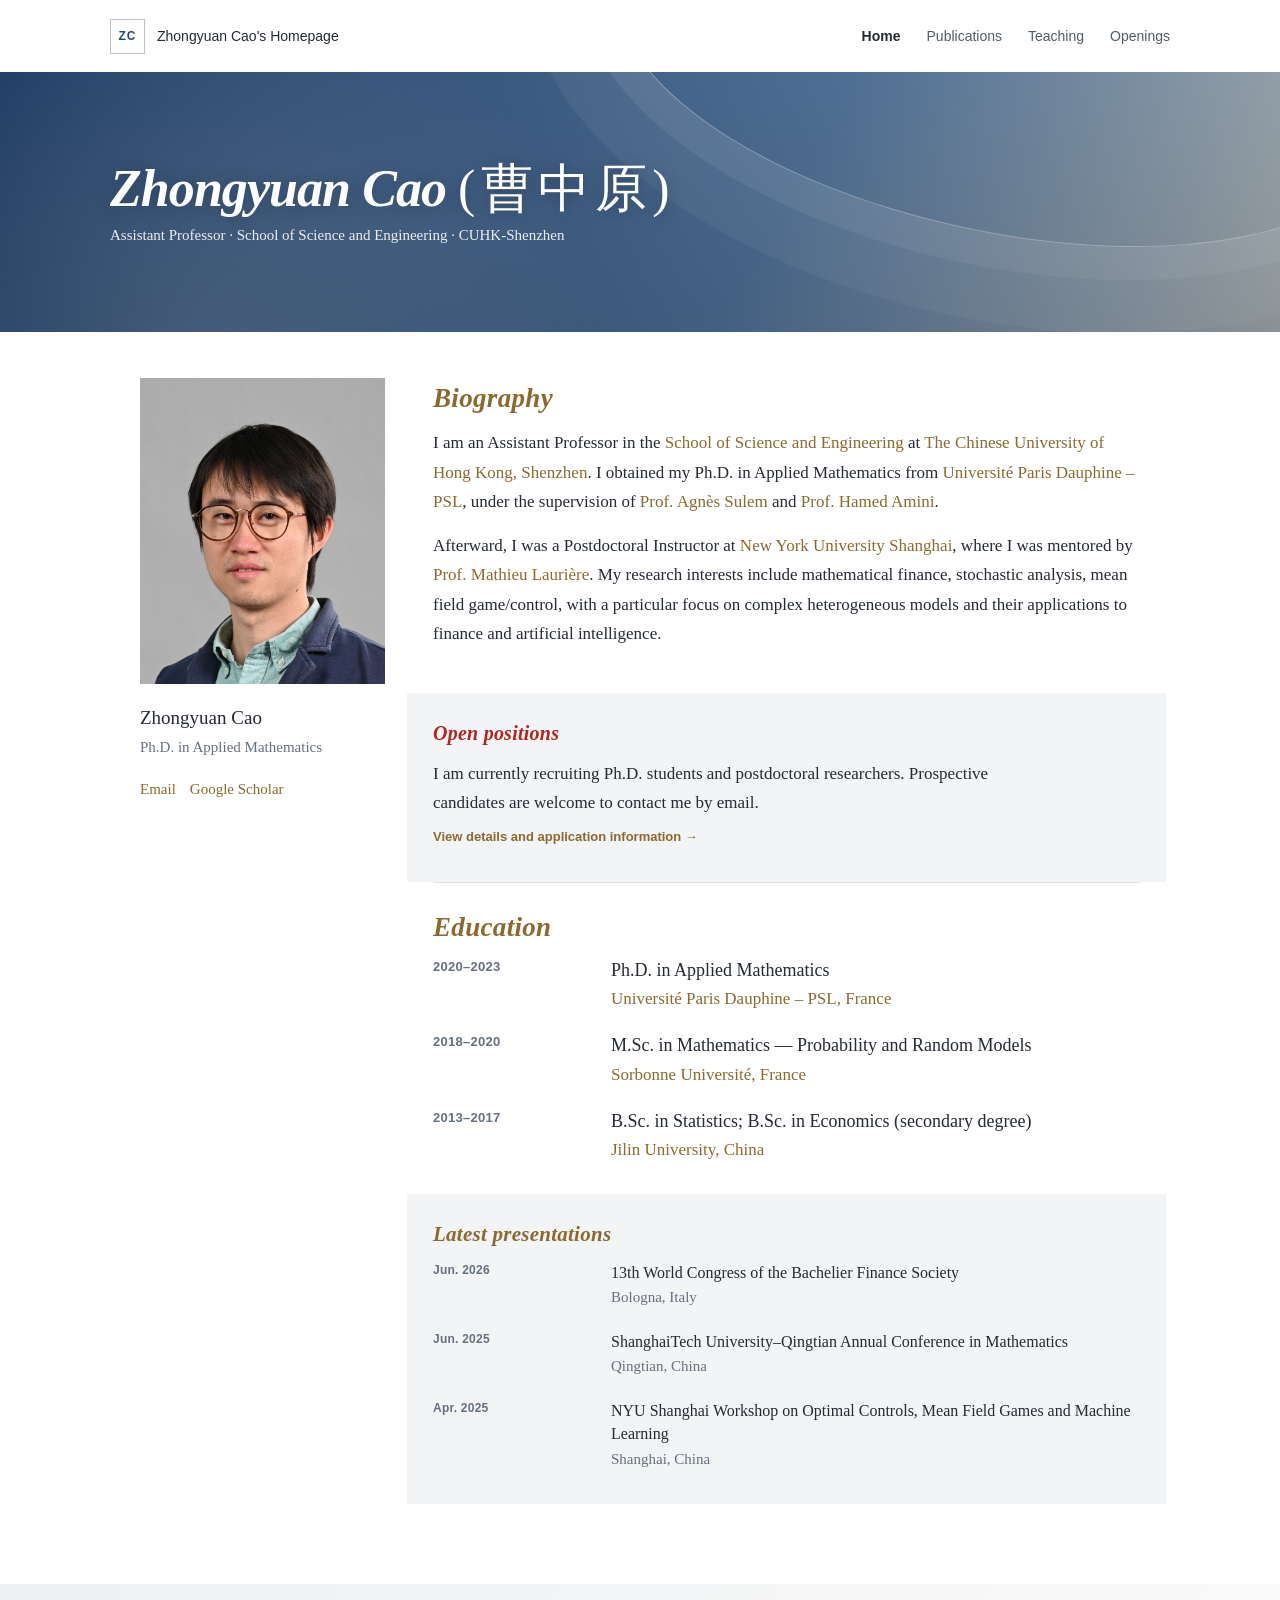
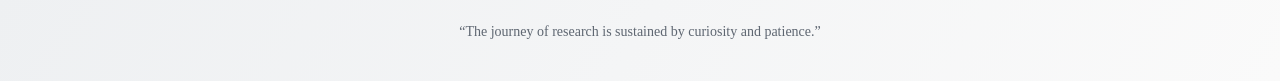
==== index.html @ 2f395664 "Expand postdoctoral benefits details" ====
<!DOCTYPE html><html lang="en"><head><meta charSet="utf-8"/><meta name="viewport" content="width=device-width, initial-scale=1"/><link rel="preload" href="/profile-000.jpg" as="image"/><link rel="stylesheet" href="/_next/static/css/index.DHCbVJ8o.css" data-rsc-css-href="/_next/static/css/index.DHCbVJ8o.css" data-precedence="vite-rsc/importer-resources"/><link rel="modulepreload" fetchPriority="low" href="/_next/static/chunks/index-zCf4Aefl.js"/><script src="/_next/static/chunks/rolldown-runtime-C60lm6uB.js" type="module" async=""></script><script src="/_next/static/chunks/framework-D_rUT4EX.js" type="module" async=""></script><link rel="modulepreload" href="/_next/static/chunks/layout-segment-context-B6bCLCbw.js" crossorigin=""/><title>Zhongyuan Cao · Applied Mathematics</title><meta name="description" content="Academic homepage of Zhongyuan Cao, Assistant Professor at CUHK-Shenzhen."/><meta property="og:title" content="Zhongyuan Cao · Applied Mathematics"/><meta property="og:description" content="Mean field games, systemic risk, financial networks, and mathematical control."/><meta property="og:url" content="https://zhyuancao.github.io"/><meta property="og:site_name" content="Zhongyuan Cao&#x27;s Homepage"/><meta property="og:type" content="website"/><meta property="og:image" content="https://zhyuancao.github.io/og.png"/><meta property="og:image:width" content="1536"/><meta property="og:image:height" content="1024"/><meta property="og:image:alt" content="Zhongyuan Cao academic homepage"/><meta name="twitter:card" content="summary_large_image"/><meta name="twitter:title" content="Zhongyuan Cao · Applied Mathematics"/><meta name="twitter:description" content="Mean field games, systemic risk, financial networks, and mathematical control."/><meta name="twitter:image" content="https://zhyuancao.github.io/og.png"/><script>Object.assign(((self[Symbol.for("vinext.navigationRuntime")]??={bootstrap:{routeManifest:null},functions:{}}).bootstrap.rsc??={rsc:[]}),{params:{},nav:{"pathname":"/","searchParams":[]}})</script><link rel="modulepreload" href="/_next/static/chunks/index-zCf4Aefl.js" />
</head><body><main><header class="site-header"><a class="brand" href="/" aria-label="Zhongyuan Cao homepage"><span class="brand-mark">ZC</span><span>Zhongyuan Cao&#x27;s Homepage</span></a><nav aria-label="Primary navigation"><a href="/">Home</a><a href="/publications/">Publications</a><a href="/teaching/">Teaching</a><a href="/openings/">Openings</a></nav></header><section class="hero" id="home"><div class="hero-lines" aria-hidden="true"></div><div class="hero-inner"><h1>Zhongyuan Cao <span class="chinese-name">(曹中原)</span></h1><p>Assistant Professor · School of Science and Engineering · CUHK-Shenzhen</p></div></section><div class="page-shell"><aside class="profile-card" aria-label="Contact information"><img src="/profile-000.jpg" alt="Portrait of Zhongyuan Cao"/><h2>Zhongyuan Cao</h2><p>Ph.D. in Applied Mathematics</p><div class="profile-links"><a href="mailto:caozhongyuan@cuhk.edu.cn">Email</a><a href="https://scholar.google.com/citations?user=N2GdiJMAAAAJ&amp;hl=en" target="_blank" rel="noreferrer">Google Scholar</a></div></aside><div class="content-column"><section class="content-section intro"><h2>Biography</h2><p>I am an Assistant Professor in the<!-- --> <a href="https://sse.cuhk.edu.cn/en" target="_blank" rel="noreferrer">School of Science and Engineering</a> <!-- -->at<!-- --> <a href="https://www.cuhk.edu.cn/en" target="_blank" rel="noreferrer">The Chinese University of Hong Kong, Shenzhen</a>. I obtained my Ph.D. in Applied Mathematics from<!-- --> <a href="https://dauphine.psl.eu/en/" target="_blank" rel="noreferrer">Université Paris Dauphine – PSL</a>, under the supervision of<!-- --> <a href="https://www.rocq.inria.fr/mathfi/Sulem.html" target="_blank" rel="noreferrer">Prof. Agnès Sulem</a> <!-- -->and<!-- --> <a href="https://faculty.eng.ufl.edu/amini/" target="_blank" rel="noreferrer">Prof. Hamed Amini</a>.</p><p>Afterward, I was a Postdoctoral Instructor at<!-- --> <a href="https://shanghai.nyu.edu/" target="_blank" rel="noreferrer">New York University Shanghai</a>, where I was mentored by<!-- --> <a href="https://shanghai.nyu.edu/academics/faculty/directory/mathieu-lauriere" target="_blank" rel="noreferrer">Prof. Mathieu Laurière</a>.<!-- --> <!-- -->My research interests include mathematical finance, stochastic analysis, mean field game/control, with a particular focus on complex heterogeneous models and their applications to finance and artificial intelligence.</p></section><section class="content-section soft-section recruitment"><h2>Open positions</h2><p>I am currently recruiting Ph.D. students and postdoctoral researchers. Prospective candidates are welcome to contact me by email.</p><a class="opening-link" href="/openings/">View details and application information →</a></section><section class="content-section" id="education"><h2>Education</h2><div class="timeline"><article><time>2020–2023</time><div><h3>Ph.D. in Applied Mathematics</h3><p><a href="https://dauphine.psl.eu/en/" target="_blank" rel="noreferrer">Université Paris Dauphine – PSL, France</a></p></div></article><article><time>2018–2020</time><div><h3>M.Sc. in Mathematics — Probability and Random Models</h3><p><a href="https://www.sorbonne-universite.fr/en" target="_blank" rel="noreferrer">Sorbonne Université, France</a></p></div></article><article><time>2013–2017</time><div><h3>B.Sc. in Statistics; B.Sc. in Economics (secondary degree)</h3><p><a href="https://global.jlu.edu.cn/" target="_blank" rel="noreferrer">Jilin University, China</a></p></div></article></div></section><section class="content-section soft-section" id="talks"><h2>Latest presentations</h2><div class="talk-list"><article><time>Jun. 2026</time><div><h3>13th World Congress of the Bachelier Finance Society</h3><p>Bologna, Italy</p></div></article><article><time>Jun. 2025</time><div><h3>ShanghaiTech University–Qingtian Annual Conference in Mathematics</h3><p>Qingtian, China</p></div></article><article><time>Apr. 2025</time><div><h3>NYU Shanghai Workshop on Optimal Controls, Mean Field Games and Machine Learning</h3><p>Shanghai, China</p></div></article></div></section></div></div><footer><p>“The journey of research is sustained by curiosity and patience.”</p></footer></main><script type="module" src="/_next/static/chunks/index-zCf4Aefl.js" id="_R_" async=""></script><script>((self[Symbol.for("vinext.navigationRuntime")]??={bootstrap:{routeManifest:null},functions:{}}).bootstrap.rsc??={rsc:[]}).rsc.push("0:{\"page:/\":\"$L1\",\"layout:/\":\"$L2\",\"route:/\":\"$L3\",\"__route\":\"route:/\",\"__interceptionContext\":null,\"__layoutIds\":[\"layout:/\"],\"__rootLayout\":\"/\",\"__bfcacheSegmentIdentities\":{\"layout:/\":\"[\\\"layout\\\",\\\"layout:/\\\",\\\"root-boundary:/\\\",\\\"\\\"]\",\"page:/\":\"[\\\"page\\\",\\\"page:/\\\",\\\"root-boundary:/\\\",\\\"\\\"]\"},\"__srcPage\":[\"page\"],\"__layoutFlags\":{\"layout:/\":\"s\"},\"__artifactCompatibility\":{\"schemaVersion\":1,\"graphVersion\":\"app-route-graph:1177fd80f83fa7b0\",\"deploymentVersion\":\"e83eb87f-4a5e-4c66-9b7f-864296c9f485\",\"appElementsSchemaVersion\":1,\"rscPayloadSchemaVersion\":1,\"rootBoundaryId\":\"/\",\"renderEpoch\":null}}\n")</script><script>((self[Symbol.for("vinext.navigationRuntime")]??={bootstrap:{routeManifest:null},functions:{}}).bootstrap.rsc??={rsc:[]}).rsc.push("4:I[\"106fba514549\",[],\"Children\",1]\n")</script><script>((self[Symbol.for("vinext.navigationRuntime")]??={bootstrap:{routeManifest:null},functions:{}}).bootstrap.rsc??={rsc:[]}).rsc.push("5:I[\"a7a01cbf69cb\",[],\"GlobalErrorBoundary\",1]\n")</script><script>((self[Symbol.for("vinext.navigationRuntime")]??={bootstrap:{routeManifest:null},functions:{}}).bootstrap.rsc??={rsc:[]}).rsc.push("6:I[\"4233bc79d7ec\",[],\"default\",1]\n")</script><script>((self[Symbol.for("vinext.navigationRuntime")]??={bootstrap:{routeManifest:null},functions:{}}).bootstrap.rsc??={rsc:[]}).rsc.push("7:I[\"a7a01cbf69cb\",[],\"ErrorBoundary\",1]\n")</script><script>((self[Symbol.for("vinext.navigationRuntime")]??={bootstrap:{routeManifest:null},functions:{}}).bootstrap.rsc??={rsc:[]}).rsc.push("8:I[\"f3c308c97452\",[],\"LayoutSegmentProvider\",1]\n")</script><script>((self[Symbol.for("vinext.navigationRuntime")]??={bootstrap:{routeManifest:null},functions:{}}).bootstrap.rsc??={rsc:[]}).rsc.push("9:I[\"106fba514549\",[],\"Slot\",1]\n")</script><script>((self[Symbol.for("vinext.navigationRuntime")]??={bootstrap:{routeManifest:null},functions:{}}).bootstrap.rsc??={rsc:[]}).rsc.push("a:I[\"a7a01cbf69cb\",[],\"NotFoundBoundary\",1]\n")</script><script>((self[Symbol.for("vinext.navigationRuntime")]??={bootstrap:{routeManifest:null},functions:{}}).bootstrap.rsc??={rsc:[]}).rsc.push("b:I[\"c96de50483e6\",[],\"AppRouterScrollTarget\",1]\n")</script><script>((self[Symbol.for("vinext.navigationRuntime")]??={bootstrap:{routeManifest:null},functions:{}}).bootstrap.rsc??={rsc:[]}).rsc.push("c:I[\"a7a01cbf69cb\",[],\"RedirectBoundary\",1]\n")</script><script>((self[Symbol.for("vinext.navigationRuntime")]??={bootstrap:{routeManifest:null},functions:{}}).bootstrap.rsc??={rsc:[]}).rsc.push(":HL[\"/_next/static/css/index.DHCbVJ8o.css\",\"style\"     ]\n")</script><script>((self[Symbol.for("vinext.navigationRuntime")]??={bootstrap:{routeManifest:null},functions:{}}).bootstrap.rsc??={rsc:[]}).rsc.push("2:[[[\"$\",\"link\",\"css:/_next/static/css/index.DHCbVJ8o.css\",{\"rel\":\"stylesheet\",\"precedence\":\"vite-rsc/importer-resources\",\"href\":\"/_next/static/css/index.DHCbVJ8o.css\",\"data-rsc-css-href\":\"/_next/static/css/index.DHCbVJ8o.css\"}],\"$undefined\"],[\"$\",\"html\",null,{\"lang\":\"en\",\"children\":[\"$\",\"body\",null,{\"children\":[\"$\",\"$L4\",null,{}]}]}]]\n")</script><script>((self[Symbol.for("vinext.navigationRuntime")]??={bootstrap:{routeManifest:null},functions:{}}).bootstrap.rsc??={rsc:[]}).rsc.push("3:[[[\"$\",\"meta\",null,{\"charSet\":\"utf-8\"}],[[\"$\",\"title\",\"0\",{\"children\":\"Zhongyuan Cao · Applied Mathematics\"}],[\"$\",\"meta\",\"1\",{\"name\":\"description\",\"content\":\"Academic homepage of Zhongyuan Cao, Assistant Professor at CUHK-Shenzhen.\"}],[\"$\",\"meta\",\"2\",{\"property\":\"og:title\",\"content\":\"Zhongyuan Cao · Applied Mathematics\"}],[\"$\",\"meta\",\"3\",{\"property\":\"og:description\",\"content\":\"Mean field games, systemic risk, financial networks, and mathematical control.\"}],[\"$\",\"meta\",\"4\",{\"property\":\"og:url\",\"content\":\"https://zhyuancao.github.io\"}],[\"$\",\"meta\",\"5\",{\"property\":\"og:site_name\",\"content\":\"Zhongyuan Cao's Homepage\"}],[\"$\",\"meta\",\"6\",{\"property\":\"og:type\",\"content\":\"website\"}],[\"$\",\"meta\",\"7\",{\"property\":\"og:image\",\"content\":\"https://zhyuancao.github.io/og.png\"}],[\"$\",\"meta\",\"8\",{\"property\":\"og:image:width\",\"content\":\"1536\"}],[\"$\",\"meta\",\"9\",{\"property\":\"og:image:height\",\"content\":\"1024\"}],[\"$\",\"meta\",\"10\",{\"property\":\"og:image:alt\",\"content\":\"Zhongyuan Cao academic homepage\"}],[\"$\",\"meta\",\"11\",{\"name\":\"twitter:card\",\"content\":\"summary_large_image\"}],[\"$\",\"meta\",\"12\",{\"name\":\"twitter:title\",\"content\":\"Zhongyuan Cao · Applied Mathematics\"}],[\"$\",\"meta\",\"13\",{\"name\":\"twitter:description\",\"content\":\"Mean field games, systemic risk, financial networks, and mathematical control.\"}],[\"$\",\"meta\",\"14\",{\"name\":\"twitter:image\",\"content\":\"https://zhyuancao.github.io/og.png\"}]],[[\"$\",\"meta\",\"0\",{\"name\":\"viewport\",\"content\":\"width=device-width, initial-scale=1\"}]]],[\"$\",\"$L5\",null,{\"fallback\":\"$6\",\"children\":[\"$\",\"$L7\",null,{\"fallback\":\"$6\",\"children\":[\"$\",\"$L8\",null,{\"providerId\":\"layout:/\",\"segmentMap\":{\"children\":[]},\"children\":[\"$\",\"$L9\",null,{\"id\":\"layout:/\",\"parallelSlots\":\"$undefined\",\"children\":[\"$\",\"$La\",null,{\"resetKey\":\"\",\"fallback\":[[\"$\",\"title\",null,{\"children\":\"404: This page could not be found.\"}],[\"$\",\"div\",null,{\"style\":{\"fontFamily\":\"system-ui,\\\"Segoe UI\\\",Roboto,Helvetica,Arial,sans-serif,\\\"Apple Color Emoji\\\",\\\"Segoe UI Emoji\\\"\",\"height\":\"100vh\",\"textAlign\":\"center\",\"display\":\"flex\",\"flexDirection\":\"column\",\"alignItems\":\"center\",\"justifyContent\":\"center\"},\"children\":[\"$\",\"div\",null,{\"children\":[[\"$\",\"style\",null,{\"dangerouslySetInnerHTML\":{\"__html\":\"body{color:#000;background:#fff;margin:0}.next-error-h1{border-right:1px solid rgba(0,0,0,.3)}@media (prefers-color-scheme:dark){body{color:#fff;background:#000}.next-error-h1{border-right:1px solid rgba(255,255,255,.3)}}\"}}],[\"$\",\"h1\",null,{\"className\":\"next-error-h1\",\"style\":{\"display\":\"inline-block\",\"margin\":\"0 20px 0 0\",\"padding\":\"0 23px 0 0\",\"fontSize\":24,\"fontWeight\":500,\"verticalAlign\":\"top\",\"lineHeight\":\"49px\"},\"children\":404}],[\"$\",\"div\",null,{\"style\":{\"display\":\"inline-block\"},\"children\":[\"$\",\"h2\",null,{\"style\":{\"fontSize\":14,\"fontWeight\":400,\"lineHeight\":\"49px\",\"margin\":0},\"children\":\"This page could not be found.\"}]}]]}]}]],\"children\":[\"$\",\"$Lb\",null,{\"children\":[\"$\",\"$Lc\",null,{\"children\":[[\"$\",\"$L8\",null,{\"providerId\":\"page:/\",\"segmentMap\":{\"children\":[\"__PAGE__\"]},\"children\":[\"$\",\"$L9\",null,{\"id\":\"page:/\"}]}],null]}]}]}]}]}]}]}],null,null]\n")</script><script>((self[Symbol.for("vinext.navigationRuntime")]??={bootstrap:{routeManifest:null},functions:{}}).bootstrap.rsc??={rsc:[]}).rsc.push(":HL[\"/profile-000.jpg\",\"image\"]\n")</script><script>((self[Symbol.for("vinext.navigationRuntime")]??={bootstrap:{routeManifest:null},functions:{}}).bootstrap.rsc??={rsc:[]}).rsc.push("1:[\"$\",\"main\",null,{\"children\":[[\"$\",\"header\",null,{\"className\":\"site-header\",\"children\":[[\"$\",\"a\",null,{\"className\":\"brand\",\"href\":\"/\",\"aria-label\":\"Zhongyuan Cao homepage\",\"children\":[[\"$\",\"span\",null,{\"className\":\"brand-mark\",\"children\":\"ZC\"}],[\"$\",\"span\",null,{\"children\":\"Zhongyuan Cao's Homepage\"}]]}],[\"$\",\"nav\",null,{\"aria-label\":\"Primary navigation\",\"children\":[[\"$\",\"a\",null,{\"href\":\"/\",\"children\":\"Home\"}],[\"$\",\"a\",null,{\"href\":\"/publications/\",\"children\":\"Publications\"}],[\"$\",\"a\",null,{\"href\":\"/teaching/\",\"children\":\"Teaching\"}],[\"$\",\"a\",null,{\"href\":\"/openings/\",\"children\":\"Openings\"}]]}]]}],[\"$\",\"section\",null,{\"className\":\"hero\",\"id\":\"home\",\"children\":[[\"$\",\"div\",null,{\"className\":\"hero-lines\",\"aria-hidden\":\"true\"}],[\"$\",\"div\",null,{\"className\":\"hero-inner\",\"children\":[[\"$\",\"h1\",null,{\"children\":[\"Zhongyuan Cao \",[\"$\",\"span\",null,{\"className\":\"chinese-name\",\"children\":\"(曹中原)\"}]]}],[\"$\",\"p\",null,{\"children\":\"Assistant Professor · School of Science and Engineering · CUHK-Shenzhen\"}]]}]]}],[\"$\",\"div\",null,{\"className\":\"page-shell\",\"children\":[[\"$\",\"aside\",null,{\"className\":\"profile-card\",\"aria-label\":\"Contact information\",\"children\":[[\"$\",\"img\",null,{\"src\":\"/profile-000.jpg\",\"alt\":\"Portrait of Zhongyuan Cao\"}],[\"$\",\"h2\",null,{\"children\":\"Zhongyuan Cao\"}],[\"$\",\"p\",null,{\"children\":\"Ph.D. in Applied Mathematics\"}],[\"$\",\"div\",null,{\"className\":\"profile-links\",\"children\":[[\"$\",\"a\",null,{\"href\":\"mailto:caozhongyuan@cuhk.edu.cn\",\"children\":\"Email\"}],[\"$\",\"a\",null,{\"href\":\"https://scholar.google.com/citations?user=N2GdiJMAAAAJ\u0026hl=en\",\"target\":\"_blank\",\"rel\":\"noreferrer\",\"children\":\"Google Scholar\"}]]}]]}],[\"$\",\"div\",null,{\"className\":\"content-column\",\"children\":[[\"$\",\"section\",null,{\"className\":\"content-section intro\",\"children\":[[\"$\",\"h2\",null,{\"children\":\"Biography\"}],[\"$\",\"p\",null,{\"children\":[\"I am an Assistant Professor in the\",\" \",[\"$\",\"a\",null,{\"href\":\"https://sse.cuhk.edu.cn/en\",\"target\":\"_blank\",\"rel\":\"noreferrer\",\"children\":\"School of Science and Engineering\"}],\" \",\"at\",\" \",[\"$\",\"a\",null,{\"href\":\"https://www.cuhk.edu.cn/en\",\"target\":\"_blank\",\"rel\":\"noreferrer\",\"children\":\"The Chinese University of Hong Kong, Shenzhen\"}],\". I obtained my Ph.D. in Applied Mathematics from\",\" \",[\"$\",\"a\",null,{\"href\":\"https://dauphine.psl.eu/en/\",\"target\":\"_blank\",\"rel\":\"noreferrer\",\"children\":\"Université Paris Dauphine – PSL\"}],\", under the supervision of\",\" \",[\"$\",\"a\",null,{\"href\":\"https://www.rocq.inria.fr/mathfi/Sulem.html\",\"target\":\"_blank\",\"rel\":\"noreferrer\",\"children\":\"Prof. Agnès Sulem\"}],\" \",\"and\",\" \",[\"$\",\"a\",null,{\"href\":\"https://faculty.eng.ufl.edu/amini/\",\"target\":\"_blank\",\"rel\":\"noreferrer\",\"children\":\"Prof. Hamed Amini\"}],\".\"]}],[\"$\",\"p\",null,{\"children\":[\"Afterward, I was a Postdoctoral Instructor at\",\" \",[\"$\",\"a\",null,{\"href\":\"https://shanghai.nyu.edu/\",\"target\":\"_blank\",\"rel\":\"noreferrer\",\"children\":\"New York University Shanghai\"}],\", where I was mentored by\",\" \",[\"$\",\"a\",null,{\"href\":\"https://shanghai.nyu.edu/academics/faculty/directory/mathieu-lauriere\",\"target\":\"_blank\",\"rel\":\"noreferrer\",\"children\":\"Prof. Mathieu Laurière\"}],\".\",\" \",\"My research interests include mathematical finance, stochastic analysis, mean field game/control, with a particular focus on complex heterogeneous models and their applications to finance and artificial intelligence.\"]}]]}],[\"$\",\"section\",null,{\"className\":\"content-section soft-section recruitment\",\"children\":[[\"$\",\"h2\",null,{\"children\":\"Open positions\"}],[\"$\",\"p\",null,{\"children\":\"I am currently recruiting Ph.D. students and postdoctoral researchers. Prospective candidates are welcome to contact me by email.\"}],[\"$\",\"a\",null,{\"className\":\"opening-link\",\"href\":\"/openings/\",\"children\":\"View details and application information →\"}]]}],[\"$\",\"section\",null,{\"className\":\"content-section\",\"id\":\"education\",\"children\":[[\"$\",\"h2\",null,{\"children\":\"Education\"}],[\"$\",\"div\",null,{\"className\":\"timeline\",\"children\":[[\"$\",\"article\",\"Ph.D. in Applied Mathematics\",{\"children\":[[\"$\",\"time\",null,{\"children\":\"2020–2023\"}],[\"$\",\"div\",null,{\"children\":[[\"$\",\"h3\",null,{\"children\":\"Ph.D. in Applied Mathematics\"}],[\"$\",\"p\",null,{\"children\":[\"$\",\"a\",null,{\"href\":\"https://dauphine.psl.eu/en/\",\"target\":\"_blank\",\"rel\":\"noreferrer\",\"children\":\"Université Paris Dauphine – PSL, France\"}]}]]}]]}],[\"$\",\"article\",\"M.Sc. in Mathematics — Probability and Random Models\",{\"children\":[[\"$\",\"time\",null,{\"children\":\"2018–2020\"}],\"$Ld\"]}],\"$Le\"]}]]}],\"$Lf\"]}]]}],\"$L10\"]}]\n")</script><script>((self[Symbol.for("vinext.navigationRuntime")]??={bootstrap:{routeManifest:null},functions:{}}).bootstrap.rsc??={rsc:[]}).rsc.push("d:[\"$\",\"div\",null,{\"children\":[[\"$\",\"h3\",null,{\"children\":\"M.Sc. in Mathematics — Probability and Random Models\"}],[\"$\",\"p\",null,{\"children\":[\"$\",\"a\",null,{\"href\":\"https://www.sorbonne-universite.fr/en\",\"target\":\"_blank\",\"rel\":\"noreferrer\",\"children\":\"Sorbonne Université, France\"}]}]]}]\n")</script><script>((self[Symbol.for("vinext.navigationRuntime")]??={bootstrap:{routeManifest:null},functions:{}}).bootstrap.rsc??={rsc:[]}).rsc.push("e:[\"$\",\"article\",\"B.Sc. in Statistics; B.Sc. in Economics (secondary degree)\",{\"children\":[[\"$\",\"time\",null,{\"children\":\"2013–2017\"}],[\"$\",\"div\",null,{\"children\":[[\"$\",\"h3\",null,{\"children\":\"B.Sc. in Statistics; B.Sc. in Economics (secondary degree)\"}],[\"$\",\"p\",null,{\"children\":[\"$\",\"a\",null,{\"href\":\"https://global.jlu.edu.cn/\",\"target\":\"_blank\",\"rel\":\"noreferrer\",\"children\":\"Jilin University, China\"}]}]]}]]}]\n")</script><script>((self[Symbol.for("vinext.navigationRuntime")]??={bootstrap:{routeManifest:null},functions:{}}).bootstrap.rsc??={rsc:[]}).rsc.push("f:[\"$\",\"section\",null,{\"className\":\"content-section soft-section\",\"id\":\"talks\",\"children\":[[\"$\",\"h2\",null,{\"children\":\"Latest presentations\"}],[\"$\",\"div\",null,{\"className\":\"talk-list\",\"children\":[[\"$\",\"article\",\"13th World Congress of the Bachelier Finance Society\",{\"children\":[[\"$\",\"time\",null,{\"children\":\"Jun. 2026\"}],[\"$\",\"div\",null,{\"children\":[[\"$\",\"h3\",null,{\"children\":\"13th World Congress of the Bachelier Finance Society\"}],[\"$\",\"p\",null,{\"children\":\"Bologna, Italy\"}]]}]]}],[\"$\",\"article\",\"ShanghaiTech University–Qingtian Annual Conference in Mathematics\",{\"children\":[[\"$\",\"time\",null,{\"children\":\"Jun. 2025\"}],[\"$\",\"div\",null,{\"children\":[[\"$\",\"h3\",null,{\"children\":\"ShanghaiTech University–Qingtian Annual Conference in Mathematics\"}],[\"$\",\"p\",null,{\"children\":\"Qingtian, China\"}]]}]]}],[\"$\",\"article\",\"NYU Shanghai Workshop on Optimal Controls, Mean Field Games and Machine Learning\",{\"children\":[[\"$\",\"time\",null,{\"children\":\"Apr. 2025\"}],[\"$\",\"div\",null,{\"children\":[[\"$\",\"h3\",null,{\"children\":\"NYU Shanghai Workshop on Optimal Controls, Mean Field Games and Machine Learning\"}],[\"$\",\"p\",null,{\"children\":\"Shanghai, China\"}]]}]]}]]}]]}]\n")</script><script>((self[Symbol.for("vinext.navigationRuntime")]??={bootstrap:{routeManifest:null},functions:{}}).bootstrap.rsc??={rsc:[]}).rsc.push("10:[\"$\",\"footer\",null,{\"children\":[\"$\",\"p\",null,{\"children\":\"“The journey of research is sustained by curiosity and patience.”\"}]}]\n")</script><script>Object.assign(((self[Symbol.for("vinext.navigationRuntime")]??={bootstrap:{routeManifest:null},functions:{}}).bootstrap.rsc??={rsc:[]}),{"initialCacheKind":"static"});((self[Symbol.for("vinext.navigationRuntime")]??={bootstrap:{routeManifest:null},functions:{}}).bootstrap.rsc??={rsc:[]}).done=true</script></body></html>
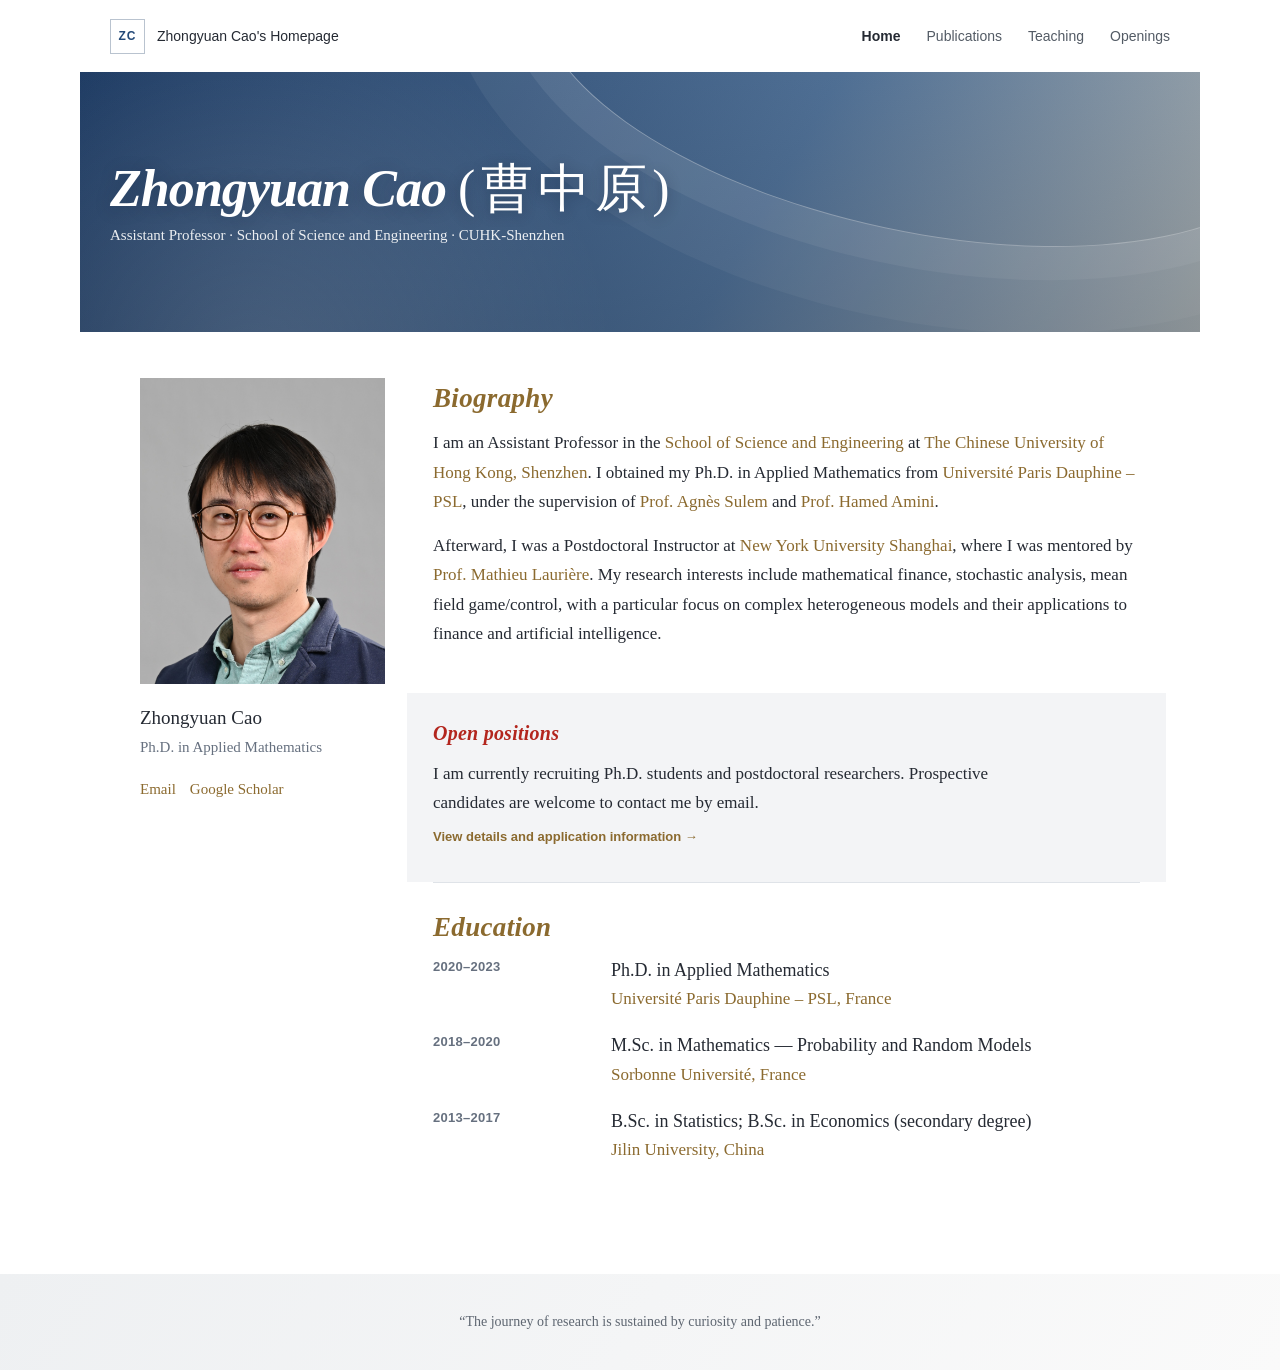
==== commit 02551018: "Remove presentations and narrow homepage banner" ====
--- a/index.html
+++ b/index.html
@@ -1,2 +1,2 @@
-<!DOCTYPE html><html lang="en"><head><meta charSet="utf-8"/><meta name="viewport" content="width=device-width, initial-scale=1"/><link rel="preload" href="/profile-000.jpg" as="image"/><link rel="stylesheet" href="/_next/static/css/index.DHCbVJ8o.css" data-rsc-css-href="/_next/static/css/index.DHCbVJ8o.css" data-precedence="vite-rsc/importer-resources"/><link rel="modulepreload" fetchPriority="low" href="/_next/static/chunks/index-zCf4Aefl.js"/><script src="/_next/static/chunks/rolldown-runtime-C60lm6uB.js" type="module" async=""></script><script src="/_next/static/chunks/framework-D_rUT4EX.js" type="module" async=""></script><link rel="modulepreload" href="/_next/static/chunks/layout-segment-context-B6bCLCbw.js" crossorigin=""/><title>Zhongyuan Cao · Applied Mathematics</title><meta name="description" content="Academic homepage of Zhongyuan Cao, Assistant Professor at CUHK-Shenzhen."/><meta property="og:title" content="Zhongyuan Cao · Applied Mathematics"/><meta property="og:description" content="Mean field games, systemic risk, financial networks, and mathematical control."/><meta property="og:url" content="https://zhyuancao.github.io"/><meta property="og:site_name" content="Zhongyuan Cao&#x27;s Homepage"/><meta property="og:type" content="website"/><meta property="og:image" content="https://zhyuancao.github.io/og.png"/><meta property="og:image:width" content="1536"/><meta property="og:image:height" content="1024"/><meta property="og:image:alt" content="Zhongyuan Cao academic homepage"/><meta name="twitter:card" content="summary_large_image"/><meta name="twitter:title" content="Zhongyuan Cao · Applied Mathematics"/><meta name="twitter:description" content="Mean field games, systemic risk, financial networks, and mathematical control."/><meta name="twitter:image" content="https://zhyuancao.github.io/og.png"/><script>Object.assign(((self[Symbol.for("vinext.navigationRuntime")]??={bootstrap:{routeManifest:null},functions:{}}).bootstrap.rsc??={rsc:[]}),{params:{},nav:{"pathname":"/","searchParams":[]}})</script><link rel="modulepreload" href="/_next/static/chunks/index-zCf4Aefl.js" />
-</head><body><main><header class="site-header"><a class="brand" href="/" aria-label="Zhongyuan Cao homepage"><span class="brand-mark">ZC</span><span>Zhongyuan Cao&#x27;s Homepage</span></a><nav aria-label="Primary navigation"><a href="/">Home</a><a href="/publications/">Publications</a><a href="/teaching/">Teaching</a><a href="/openings/">Openings</a></nav></header><section class="hero" id="home"><div class="hero-lines" aria-hidden="true"></div><div class="hero-inner"><h1>Zhongyuan Cao <span class="chinese-name">(曹中原)</span></h1><p>Assistant Professor · School of Science and Engineering · CUHK-Shenzhen</p></div></section><div class="page-shell"><aside class="profile-card" aria-label="Contact information"><img src="/profile-000.jpg" alt="Portrait of Zhongyuan Cao"/><h2>Zhongyuan Cao</h2><p>Ph.D. in Applied Mathematics</p><div class="profile-links"><a href="mailto:caozhongyuan@cuhk.edu.cn">Email</a><a href="https://scholar.google.com/citations?user=N2GdiJMAAAAJ&amp;hl=en" target="_blank" rel="noreferrer">Google Scholar</a></div></aside><div class="content-column"><section class="content-section intro"><h2>Biography</h2><p>I am an Assistant Professor in the<!-- --> <a href="https://sse.cuhk.edu.cn/en" target="_blank" rel="noreferrer">School of Science and Engineering</a> <!-- -->at<!-- --> <a href="https://www.cuhk.edu.cn/en" target="_blank" rel="noreferrer">The Chinese University of Hong Kong, Shenzhen</a>. I obtained my Ph.D. in Applied Mathematics from<!-- --> <a href="https://dauphine.psl.eu/en/" target="_blank" rel="noreferrer">Université Paris Dauphine – PSL</a>, under the supervision of<!-- --> <a href="https://www.rocq.inria.fr/mathfi/Sulem.html" target="_blank" rel="noreferrer">Prof. Agnès Sulem</a> <!-- -->and<!-- --> <a href="https://faculty.eng.ufl.edu/amini/" target="_blank" rel="noreferrer">Prof. Hamed Amini</a>.</p><p>Afterward, I was a Postdoctoral Instructor at<!-- --> <a href="https://shanghai.nyu.edu/" target="_blank" rel="noreferrer">New York University Shanghai</a>, where I was mentored by<!-- --> <a href="https://shanghai.nyu.edu/academics/faculty/directory/mathieu-lauriere" target="_blank" rel="noreferrer">Prof. Mathieu Laurière</a>.<!-- --> <!-- -->My research interests include mathematical finance, stochastic analysis, mean field game/control, with a particular focus on complex heterogeneous models and their applications to finance and artificial intelligence.</p></section><section class="content-section soft-section recruitment"><h2>Open positions</h2><p>I am currently recruiting Ph.D. students and postdoctoral researchers. Prospective candidates are welcome to contact me by email.</p><a class="opening-link" href="/openings/">View details and application information →</a></section><section class="content-section" id="education"><h2>Education</h2><div class="timeline"><article><time>2020–2023</time><div><h3>Ph.D. in Applied Mathematics</h3><p><a href="https://dauphine.psl.eu/en/" target="_blank" rel="noreferrer">Université Paris Dauphine – PSL, France</a></p></div></article><article><time>2018–2020</time><div><h3>M.Sc. in Mathematics — Probability and Random Models</h3><p><a href="https://www.sorbonne-universite.fr/en" target="_blank" rel="noreferrer">Sorbonne Université, France</a></p></div></article><article><time>2013–2017</time><div><h3>B.Sc. in Statistics; B.Sc. in Economics (secondary degree)</h3><p><a href="https://global.jlu.edu.cn/" target="_blank" rel="noreferrer">Jilin University, China</a></p></div></article></div></section><section class="content-section soft-section" id="talks"><h2>Latest presentations</h2><div class="talk-list"><article><time>Jun. 2026</time><div><h3>13th World Congress of the Bachelier Finance Society</h3><p>Bologna, Italy</p></div></article><article><time>Jun. 2025</time><div><h3>ShanghaiTech University–Qingtian Annual Conference in Mathematics</h3><p>Qingtian, China</p></div></article><article><time>Apr. 2025</time><div><h3>NYU Shanghai Workshop on Optimal Controls, Mean Field Games and Machine Learning</h3><p>Shanghai, China</p></div></article></div></section></div></div><footer><p>“The journey of research is sustained by curiosity and patience.”</p></footer></main><script type="module" src="/_next/static/chunks/index-zCf4Aefl.js" id="_R_" async=""></script><script>((self[Symbol.for("vinext.navigationRuntime")]??={bootstrap:{routeManifest:null},functions:{}}).bootstrap.rsc??={rsc:[]}).rsc.push("0:{\"page:/\":\"$L1\",\"layout:/\":\"$L2\",\"route:/\":\"$L3\",\"__route\":\"route:/\",\"__interceptionContext\":null,\"__layoutIds\":[\"layout:/\"],\"__rootLayout\":\"/\",\"__bfcacheSegmentIdentities\":{\"layout:/\":\"[\\\"layout\\\",\\\"layout:/\\\",\\\"root-boundary:/\\\",\\\"\\\"]\",\"page:/\":\"[\\\"page\\\",\\\"page:/\\\",\\\"root-boundary:/\\\",\\\"\\\"]\"},\"__srcPage\":[\"page\"],\"__layoutFlags\":{\"layout:/\":\"s\"},\"__artifactCompatibility\":{\"schemaVersion\":1,\"graphVersion\":\"app-route-graph:1177fd80f83fa7b0\",\"deploymentVersion\":\"e83eb87f-4a5e-4c66-9b7f-864296c9f485\",\"appElementsSchemaVersion\":1,\"rscPayloadSchemaVersion\":1,\"rootBoundaryId\":\"/\",\"renderEpoch\":null}}\n")</script><script>((self[Symbol.for("vinext.navigationRuntime")]??={bootstrap:{routeManifest:null},functions:{}}).bootstrap.rsc??={rsc:[]}).rsc.push("4:I[\"106fba514549\",[],\"Children\",1]\n")</script><script>((self[Symbol.for("vinext.navigationRuntime")]??={bootstrap:{routeManifest:null},functions:{}}).bootstrap.rsc??={rsc:[]}).rsc.push("5:I[\"a7a01cbf69cb\",[],\"GlobalErrorBoundary\",1]\n")</script><script>((self[Symbol.for("vinext.navigationRuntime")]??={bootstrap:{routeManifest:null},functions:{}}).bootstrap.rsc??={rsc:[]}).rsc.push("6:I[\"4233bc79d7ec\",[],\"default\",1]\n")</script><script>((self[Symbol.for("vinext.navigationRuntime")]??={bootstrap:{routeManifest:null},functions:{}}).bootstrap.rsc??={rsc:[]}).rsc.push("7:I[\"a7a01cbf69cb\",[],\"ErrorBoundary\",1]\n")</script><script>((self[Symbol.for("vinext.navigationRuntime")]??={bootstrap:{routeManifest:null},functions:{}}).bootstrap.rsc??={rsc:[]}).rsc.push("8:I[\"f3c308c97452\",[],\"LayoutSegmentProvider\",1]\n")</script><script>((self[Symbol.for("vinext.navigationRuntime")]??={bootstrap:{routeManifest:null},functions:{}}).bootstrap.rsc??={rsc:[]}).rsc.push("9:I[\"106fba514549\",[],\"Slot\",1]\n")</script><script>((self[Symbol.for("vinext.navigationRuntime")]??={bootstrap:{routeManifest:null},functions:{}}).bootstrap.rsc??={rsc:[]}).rsc.push("a:I[\"a7a01cbf69cb\",[],\"NotFoundBoundary\",1]\n")</script><script>((self[Symbol.for("vinext.navigationRuntime")]??={bootstrap:{routeManifest:null},functions:{}}).bootstrap.rsc??={rsc:[]}).rsc.push("b:I[\"c96de50483e6\",[],\"AppRouterScrollTarget\",1]\n")</script><script>((self[Symbol.for("vinext.navigationRuntime")]??={bootstrap:{routeManifest:null},functions:{}}).bootstrap.rsc??={rsc:[]}).rsc.push("c:I[\"a7a01cbf69cb\",[],\"RedirectBoundary\",1]\n")</script><script>((self[Symbol.for("vinext.navigationRuntime")]??={bootstrap:{routeManifest:null},functions:{}}).bootstrap.rsc??={rsc:[]}).rsc.push(":HL[\"/_next/static/css/index.DHCbVJ8o.css\",\"style\"     ]\n")</script><script>((self[Symbol.for("vinext.navigationRuntime")]??={bootstrap:{routeManifest:null},functions:{}}).bootstrap.rsc??={rsc:[]}).rsc.push("2:[[[\"$\",\"link\",\"css:/_next/static/css/index.DHCbVJ8o.css\",{\"rel\":\"stylesheet\",\"precedence\":\"vite-rsc/importer-resources\",\"href\":\"/_next/static/css/index.DHCbVJ8o.css\",\"data-rsc-css-href\":\"/_next/static/css/index.DHCbVJ8o.css\"}],\"$undefined\"],[\"$\",\"html\",null,{\"lang\":\"en\",\"children\":[\"$\",\"body\",null,{\"children\":[\"$\",\"$L4\",null,{}]}]}]]\n")</script><script>((self[Symbol.for("vinext.navigationRuntime")]??={bootstrap:{routeManifest:null},functions:{}}).bootstrap.rsc??={rsc:[]}).rsc.push("3:[[[\"$\",\"meta\",null,{\"charSet\":\"utf-8\"}],[[\"$\",\"title\",\"0\",{\"children\":\"Zhongyuan Cao · Applied Mathematics\"}],[\"$\",\"meta\",\"1\",{\"name\":\"description\",\"content\":\"Academic homepage of Zhongyuan Cao, Assistant Professor at CUHK-Shenzhen.\"}],[\"$\",\"meta\",\"2\",{\"property\":\"og:title\",\"content\":\"Zhongyuan Cao · Applied Mathematics\"}],[\"$\",\"meta\",\"3\",{\"property\":\"og:description\",\"content\":\"Mean field games, systemic risk, financial networks, and mathematical control.\"}],[\"$\",\"meta\",\"4\",{\"property\":\"og:url\",\"content\":\"https://zhyuancao.github.io\"}],[\"$\",\"meta\",\"5\",{\"property\":\"og:site_name\",\"content\":\"Zhongyuan Cao's Homepage\"}],[\"$\",\"meta\",\"6\",{\"property\":\"og:type\",\"content\":\"website\"}],[\"$\",\"meta\",\"7\",{\"property\":\"og:image\",\"content\":\"https://zhyuancao.github.io/og.png\"}],[\"$\",\"meta\",\"8\",{\"property\":\"og:image:width\",\"content\":\"1536\"}],[\"$\",\"meta\",\"9\",{\"property\":\"og:image:height\",\"content\":\"1024\"}],[\"$\",\"meta\",\"10\",{\"property\":\"og:image:alt\",\"content\":\"Zhongyuan Cao academic homepage\"}],[\"$\",\"meta\",\"11\",{\"name\":\"twitter:card\",\"content\":\"summary_large_image\"}],[\"$\",\"meta\",\"12\",{\"name\":\"twitter:title\",\"content\":\"Zhongyuan Cao · Applied Mathematics\"}],[\"$\",\"meta\",\"13\",{\"name\":\"twitter:description\",\"content\":\"Mean field games, systemic risk, financial networks, and mathematical control.\"}],[\"$\",\"meta\",\"14\",{\"name\":\"twitter:image\",\"content\":\"https://zhyuancao.github.io/og.png\"}]],[[\"$\",\"meta\",\"0\",{\"name\":\"viewport\",\"content\":\"width=device-width, initial-scale=1\"}]]],[\"$\",\"$L5\",null,{\"fallback\":\"$6\",\"children\":[\"$\",\"$L7\",null,{\"fallback\":\"$6\",\"children\":[\"$\",\"$L8\",null,{\"providerId\":\"layout:/\",\"segmentMap\":{\"children\":[]},\"children\":[\"$\",\"$L9\",null,{\"id\":\"layout:/\",\"parallelSlots\":\"$undefined\",\"children\":[\"$\",\"$La\",null,{\"resetKey\":\"\",\"fallback\":[[\"$\",\"title\",null,{\"children\":\"404: This page could not be found.\"}],[\"$\",\"div\",null,{\"style\":{\"fontFamily\":\"system-ui,\\\"Segoe UI\\\",Roboto,Helvetica,Arial,sans-serif,\\\"Apple Color Emoji\\\",\\\"Segoe UI Emoji\\\"\",\"height\":\"100vh\",\"textAlign\":\"center\",\"display\":\"flex\",\"flexDirection\":\"column\",\"alignItems\":\"center\",\"justifyContent\":\"center\"},\"children\":[\"$\",\"div\",null,{\"children\":[[\"$\",\"style\",null,{\"dangerouslySetInnerHTML\":{\"__html\":\"body{color:#000;background:#fff;margin:0}.next-error-h1{border-right:1px solid rgba(0,0,0,.3)}@media (prefers-color-scheme:dark){body{color:#fff;background:#000}.next-error-h1{border-right:1px solid rgba(255,255,255,.3)}}\"}}],[\"$\",\"h1\",null,{\"className\":\"next-error-h1\",\"style\":{\"display\":\"inline-block\",\"margin\":\"0 20px 0 0\",\"padding\":\"0 23px 0 0\",\"fontSize\":24,\"fontWeight\":500,\"verticalAlign\":\"top\",\"lineHeight\":\"49px\"},\"children\":404}],[\"$\",\"div\",null,{\"style\":{\"display\":\"inline-block\"},\"children\":[\"$\",\"h2\",null,{\"style\":{\"fontSize\":14,\"fontWeight\":400,\"lineHeight\":\"49px\",\"margin\":0},\"children\":\"This page could not be found.\"}]}]]}]}]],\"children\":[\"$\",\"$Lb\",null,{\"children\":[\"$\",\"$Lc\",null,{\"children\":[[\"$\",\"$L8\",null,{\"providerId\":\"page:/\",\"segmentMap\":{\"children\":[\"__PAGE__\"]},\"children\":[\"$\",\"$L9\",null,{\"id\":\"page:/\"}]}],null]}]}]}]}]}]}]}],null,null]\n")</script><script>((self[Symbol.for("vinext.navigationRuntime")]??={bootstrap:{routeManifest:null},functions:{}}).bootstrap.rsc??={rsc:[]}).rsc.push(":HL[\"/profile-000.jpg\",\"image\"]\n")</script><script>((self[Symbol.for("vinext.navigationRuntime")]??={bootstrap:{routeManifest:null},functions:{}}).bootstrap.rsc??={rsc:[]}).rsc.push("1:[\"$\",\"main\",null,{\"children\":[[\"$\",\"header\",null,{\"className\":\"site-header\",\"children\":[[\"$\",\"a\",null,{\"className\":\"brand\",\"href\":\"/\",\"aria-label\":\"Zhongyuan Cao homepage\",\"children\":[[\"$\",\"span\",null,{\"className\":\"brand-mark\",\"children\":\"ZC\"}],[\"$\",\"span\",null,{\"children\":\"Zhongyuan Cao's Homepage\"}]]}],[\"$\",\"nav\",null,{\"aria-label\":\"Primary navigation\",\"children\":[[\"$\",\"a\",null,{\"href\":\"/\",\"children\":\"Home\"}],[\"$\",\"a\",null,{\"href\":\"/publications/\",\"children\":\"Publications\"}],[\"$\",\"a\",null,{\"href\":\"/teaching/\",\"children\":\"Teaching\"}],[\"$\",\"a\",null,{\"href\":\"/openings/\",\"children\":\"Openings\"}]]}]]}],[\"$\",\"section\",null,{\"className\":\"hero\",\"id\":\"home\",\"children\":[[\"$\",\"div\",null,{\"className\":\"hero-lines\",\"aria-hidden\":\"true\"}],[\"$\",\"div\",null,{\"className\":\"hero-inner\",\"children\":[[\"$\",\"h1\",null,{\"children\":[\"Zhongyuan Cao \",[\"$\",\"span\",null,{\"className\":\"chinese-name\",\"children\":\"(曹中原)\"}]]}],[\"$\",\"p\",null,{\"children\":\"Assistant Professor · School of Science and Engineering · CUHK-Shenzhen\"}]]}]]}],[\"$\",\"div\",null,{\"className\":\"page-shell\",\"children\":[[\"$\",\"aside\",null,{\"className\":\"profile-card\",\"aria-label\":\"Contact information\",\"children\":[[\"$\",\"img\",null,{\"src\":\"/profile-000.jpg\",\"alt\":\"Portrait of Zhongyuan Cao\"}],[\"$\",\"h2\",null,{\"children\":\"Zhongyuan Cao\"}],[\"$\",\"p\",null,{\"children\":\"Ph.D. in Applied Mathematics\"}],[\"$\",\"div\",null,{\"className\":\"profile-links\",\"children\":[[\"$\",\"a\",null,{\"href\":\"mailto:caozhongyuan@cuhk.edu.cn\",\"children\":\"Email\"}],[\"$\",\"a\",null,{\"href\":\"https://scholar.google.com/citations?user=N2GdiJMAAAAJ\u0026hl=en\",\"target\":\"_blank\",\"rel\":\"noreferrer\",\"children\":\"Google Scholar\"}]]}]]}],[\"$\",\"div\",null,{\"className\":\"content-column\",\"children\":[[\"$\",\"section\",null,{\"className\":\"content-section intro\",\"children\":[[\"$\",\"h2\",null,{\"children\":\"Biography\"}],[\"$\",\"p\",null,{\"children\":[\"I am an Assistant Professor in the\",\" \",[\"$\",\"a\",null,{\"href\":\"https://sse.cuhk.edu.cn/en\",\"target\":\"_blank\",\"rel\":\"noreferrer\",\"children\":\"School of Science and Engineering\"}],\" \",\"at\",\" \",[\"$\",\"a\",null,{\"href\":\"https://www.cuhk.edu.cn/en\",\"target\":\"_blank\",\"rel\":\"noreferrer\",\"children\":\"The Chinese University of Hong Kong, Shenzhen\"}],\". I obtained my Ph.D. in Applied Mathematics from\",\" \",[\"$\",\"a\",null,{\"href\":\"https://dauphine.psl.eu/en/\",\"target\":\"_blank\",\"rel\":\"noreferrer\",\"children\":\"Université Paris Dauphine – PSL\"}],\", under the supervision of\",\" \",[\"$\",\"a\",null,{\"href\":\"https://www.rocq.inria.fr/mathfi/Sulem.html\",\"target\":\"_blank\",\"rel\":\"noreferrer\",\"children\":\"Prof. Agnès Sulem\"}],\" \",\"and\",\" \",[\"$\",\"a\",null,{\"href\":\"https://faculty.eng.ufl.edu/amini/\",\"target\":\"_blank\",\"rel\":\"noreferrer\",\"children\":\"Prof. Hamed Amini\"}],\".\"]}],[\"$\",\"p\",null,{\"children\":[\"Afterward, I was a Postdoctoral Instructor at\",\" \",[\"$\",\"a\",null,{\"href\":\"https://shanghai.nyu.edu/\",\"target\":\"_blank\",\"rel\":\"noreferrer\",\"children\":\"New York University Shanghai\"}],\", where I was mentored by\",\" \",[\"$\",\"a\",null,{\"href\":\"https://shanghai.nyu.edu/academics/faculty/directory/mathieu-lauriere\",\"target\":\"_blank\",\"rel\":\"noreferrer\",\"children\":\"Prof. Mathieu Laurière\"}],\".\",\" \",\"My research interests include mathematical finance, stochastic analysis, mean field game/control, with a particular focus on complex heterogeneous models and their applications to finance and artificial intelligence.\"]}]]}],[\"$\",\"section\",null,{\"className\":\"content-section soft-section recruitment\",\"children\":[[\"$\",\"h2\",null,{\"children\":\"Open positions\"}],[\"$\",\"p\",null,{\"children\":\"I am currently recruiting Ph.D. students and postdoctoral researchers. Prospective candidates are welcome to contact me by email.\"}],[\"$\",\"a\",null,{\"className\":\"opening-link\",\"href\":\"/openings/\",\"children\":\"View details and application information →\"}]]}],[\"$\",\"section\",null,{\"className\":\"content-section\",\"id\":\"education\",\"children\":[[\"$\",\"h2\",null,{\"children\":\"Education\"}],[\"$\",\"div\",null,{\"className\":\"timeline\",\"children\":[[\"$\",\"article\",\"Ph.D. in Applied Mathematics\",{\"children\":[[\"$\",\"time\",null,{\"children\":\"2020–2023\"}],[\"$\",\"div\",null,{\"children\":[[\"$\",\"h3\",null,{\"children\":\"Ph.D. in Applied Mathematics\"}],[\"$\",\"p\",null,{\"children\":[\"$\",\"a\",null,{\"href\":\"https://dauphine.psl.eu/en/\",\"target\":\"_blank\",\"rel\":\"noreferrer\",\"children\":\"Université Paris Dauphine – PSL, France\"}]}]]}]]}],[\"$\",\"article\",\"M.Sc. in Mathematics — Probability and Random Models\",{\"children\":[[\"$\",\"time\",null,{\"children\":\"2018–2020\"}],\"$Ld\"]}],\"$Le\"]}]]}],\"$Lf\"]}]]}],\"$L10\"]}]\n")</script><script>((self[Symbol.for("vinext.navigationRuntime")]??={bootstrap:{routeManifest:null},functions:{}}).bootstrap.rsc??={rsc:[]}).rsc.push("d:[\"$\",\"div\",null,{\"children\":[[\"$\",\"h3\",null,{\"children\":\"M.Sc. in Mathematics — Probability and Random Models\"}],[\"$\",\"p\",null,{\"children\":[\"$\",\"a\",null,{\"href\":\"https://www.sorbonne-universite.fr/en\",\"target\":\"_blank\",\"rel\":\"noreferrer\",\"children\":\"Sorbonne Université, France\"}]}]]}]\n")</script><script>((self[Symbol.for("vinext.navigationRuntime")]??={bootstrap:{routeManifest:null},functions:{}}).bootstrap.rsc??={rsc:[]}).rsc.push("e:[\"$\",\"article\",\"B.Sc. in Statistics; B.Sc. in Economics (secondary degree)\",{\"children\":[[\"$\",\"time\",null,{\"children\":\"2013–2017\"}],[\"$\",\"div\",null,{\"children\":[[\"$\",\"h3\",null,{\"children\":\"B.Sc. in Statistics; B.Sc. in Economics (secondary degree)\"}],[\"$\",\"p\",null,{\"children\":[\"$\",\"a\",null,{\"href\":\"https://global.jlu.edu.cn/\",\"target\":\"_blank\",\"rel\":\"noreferrer\",\"children\":\"Jilin University, China\"}]}]]}]]}]\n")</script><script>((self[Symbol.for("vinext.navigationRuntime")]??={bootstrap:{routeManifest:null},functions:{}}).bootstrap.rsc??={rsc:[]}).rsc.push("f:[\"$\",\"section\",null,{\"className\":\"content-section soft-section\",\"id\":\"talks\",\"children\":[[\"$\",\"h2\",null,{\"children\":\"Latest presentations\"}],[\"$\",\"div\",null,{\"className\":\"talk-list\",\"children\":[[\"$\",\"article\",\"13th World Congress of the Bachelier Finance Society\",{\"children\":[[\"$\",\"time\",null,{\"children\":\"Jun. 2026\"}],[\"$\",\"div\",null,{\"children\":[[\"$\",\"h3\",null,{\"children\":\"13th World Congress of the Bachelier Finance Society\"}],[\"$\",\"p\",null,{\"children\":\"Bologna, Italy\"}]]}]]}],[\"$\",\"article\",\"ShanghaiTech University–Qingtian Annual Conference in Mathematics\",{\"children\":[[\"$\",\"time\",null,{\"children\":\"Jun. 2025\"}],[\"$\",\"div\",null,{\"children\":[[\"$\",\"h3\",null,{\"children\":\"ShanghaiTech University–Qingtian Annual Conference in Mathematics\"}],[\"$\",\"p\",null,{\"children\":\"Qingtian, China\"}]]}]]}],[\"$\",\"article\",\"NYU Shanghai Workshop on Optimal Controls, Mean Field Games and Machine Learning\",{\"children\":[[\"$\",\"time\",null,{\"children\":\"Apr. 2025\"}],[\"$\",\"div\",null,{\"children\":[[\"$\",\"h3\",null,{\"children\":\"NYU Shanghai Workshop on Optimal Controls, Mean Field Games and Machine Learning\"}],[\"$\",\"p\",null,{\"children\":\"Shanghai, China\"}]]}]]}]]}]]}]\n")</script><script>((self[Symbol.for("vinext.navigationRuntime")]??={bootstrap:{routeManifest:null},functions:{}}).bootstrap.rsc??={rsc:[]}).rsc.push("10:[\"$\",\"footer\",null,{\"children\":[\"$\",\"p\",null,{\"children\":\"“The journey of research is sustained by curiosity and patience.”\"}]}]\n")</script><script>Object.assign(((self[Symbol.for("vinext.navigationRuntime")]??={bootstrap:{routeManifest:null},functions:{}}).bootstrap.rsc??={rsc:[]}),{"initialCacheKind":"static"});((self[Symbol.for("vinext.navigationRuntime")]??={bootstrap:{routeManifest:null},functions:{}}).bootstrap.rsc??={rsc:[]}).done=true</script></body></html>+<!DOCTYPE html><html lang="en"><head><meta charSet="utf-8"/><meta name="viewport" content="width=device-width, initial-scale=1"/><link rel="preload" href="/profile-000.jpg" as="image"/><link rel="stylesheet" href="/_next/static/css/index.DFrM3zO7.css" data-rsc-css-href="/_next/static/css/index.DFrM3zO7.css" data-precedence="vite-rsc/importer-resources"/><link rel="modulepreload" fetchPriority="low" href="/_next/static/chunks/index-C7kK_pko.js"/><script src="/_next/static/chunks/rolldown-runtime-C60lm6uB.js" type="module" async=""></script><script src="/_next/static/chunks/framework-D_rUT4EX.js" type="module" async=""></script><link rel="modulepreload" href="/_next/static/chunks/layout-segment-context-h4dRp_ZY.js" crossorigin=""/><title>Zhongyuan Cao · Applied Mathematics</title><meta name="description" content="Academic homepage of Zhongyuan Cao, Assistant Professor at CUHK-Shenzhen."/><meta property="og:title" content="Zhongyuan Cao · Applied Mathematics"/><meta property="og:description" content="Mean field games, systemic risk, financial networks, and mathematical control."/><meta property="og:url" content="https://zhyuancao.github.io"/><meta property="og:site_name" content="Zhongyuan Cao&#x27;s Homepage"/><meta property="og:type" content="website"/><meta property="og:image" content="https://zhyuancao.github.io/og.png"/><meta property="og:image:width" content="1536"/><meta property="og:image:height" content="1024"/><meta property="og:image:alt" content="Zhongyuan Cao academic homepage"/><meta name="twitter:card" content="summary_large_image"/><meta name="twitter:title" content="Zhongyuan Cao · Applied Mathematics"/><meta name="twitter:description" content="Mean field games, systemic risk, financial networks, and mathematical control."/><meta name="twitter:image" content="https://zhyuancao.github.io/og.png"/><script>Object.assign(((self[Symbol.for("vinext.navigationRuntime")]??={bootstrap:{routeManifest:null},functions:{}}).bootstrap.rsc??={rsc:[]}),{params:{},nav:{"pathname":"/","searchParams":[]}})</script><link rel="modulepreload" href="/_next/static/chunks/index-C7kK_pko.js" />
+</head><body><main><header class="site-header"><a class="brand" href="/" aria-label="Zhongyuan Cao homepage"><span class="brand-mark">ZC</span><span>Zhongyuan Cao&#x27;s Homepage</span></a><nav aria-label="Primary navigation"><a href="/">Home</a><a href="/publications/">Publications</a><a href="/teaching/">Teaching</a><a href="/openings/">Openings</a></nav></header><section class="hero" id="home"><div class="hero-lines" aria-hidden="true"></div><div class="hero-inner"><h1>Zhongyuan Cao <span class="chinese-name">(曹中原)</span></h1><p>Assistant Professor · School of Science and Engineering · CUHK-Shenzhen</p></div></section><div class="page-shell"><aside class="profile-card" aria-label="Contact information"><img src="/profile-000.jpg" alt="Portrait of Zhongyuan Cao"/><h2>Zhongyuan Cao</h2><p>Ph.D. in Applied Mathematics</p><div class="profile-links"><a href="mailto:caozhongyuan@cuhk.edu.cn">Email</a><a href="https://scholar.google.com/citations?user=N2GdiJMAAAAJ&amp;hl=en" target="_blank" rel="noreferrer">Google Scholar</a></div></aside><div class="content-column"><section class="content-section intro"><h2>Biography</h2><p>I am an Assistant Professor in the<!-- --> <a href="https://sse.cuhk.edu.cn/en" target="_blank" rel="noreferrer">School of Science and Engineering</a> <!-- -->at<!-- --> <a href="https://www.cuhk.edu.cn/en" target="_blank" rel="noreferrer">The Chinese University of Hong Kong, Shenzhen</a>. I obtained my Ph.D. in Applied Mathematics from<!-- --> <a href="https://dauphine.psl.eu/en/" target="_blank" rel="noreferrer">Université Paris Dauphine – PSL</a>, under the supervision of<!-- --> <a href="https://www.rocq.inria.fr/mathfi/Sulem.html" target="_blank" rel="noreferrer">Prof. Agnès Sulem</a> <!-- -->and<!-- --> <a href="https://faculty.eng.ufl.edu/amini/" target="_blank" rel="noreferrer">Prof. Hamed Amini</a>.</p><p>Afterward, I was a Postdoctoral Instructor at<!-- --> <a href="https://shanghai.nyu.edu/" target="_blank" rel="noreferrer">New York University Shanghai</a>, where I was mentored by<!-- --> <a href="https://shanghai.nyu.edu/academics/faculty/directory/mathieu-lauriere" target="_blank" rel="noreferrer">Prof. Mathieu Laurière</a>.<!-- --> <!-- -->My research interests include mathematical finance, stochastic analysis, mean field game/control, with a particular focus on complex heterogeneous models and their applications to finance and artificial intelligence.</p></section><section class="content-section soft-section recruitment"><h2>Open positions</h2><p>I am currently recruiting Ph.D. students and postdoctoral researchers. Prospective candidates are welcome to contact me by email.</p><a class="opening-link" href="/openings/">View details and application information →</a></section><section class="content-section" id="education"><h2>Education</h2><div class="timeline"><article><time>2020–2023</time><div><h3>Ph.D. in Applied Mathematics</h3><p><a href="https://dauphine.psl.eu/en/" target="_blank" rel="noreferrer">Université Paris Dauphine – PSL, France</a></p></div></article><article><time>2018–2020</time><div><h3>M.Sc. in Mathematics — Probability and Random Models</h3><p><a href="https://www.sorbonne-universite.fr/en" target="_blank" rel="noreferrer">Sorbonne Université, France</a></p></div></article><article><time>2013–2017</time><div><h3>B.Sc. in Statistics; B.Sc. in Economics (secondary degree)</h3><p><a href="https://global.jlu.edu.cn/" target="_blank" rel="noreferrer">Jilin University, China</a></p></div></article></div></section></div></div><footer><p>“The journey of research is sustained by curiosity and patience.”</p></footer></main><script type="module" src="/_next/static/chunks/index-C7kK_pko.js" id="_R_" async=""></script><script>((self[Symbol.for("vinext.navigationRuntime")]??={bootstrap:{routeManifest:null},functions:{}}).bootstrap.rsc??={rsc:[]}).rsc.push("0:{\"page:/\":\"$L1\",\"layout:/\":\"$L2\",\"route:/\":\"$L3\",\"__route\":\"route:/\",\"__interceptionContext\":null,\"__layoutIds\":[\"layout:/\"],\"__rootLayout\":\"/\",\"__bfcacheSegmentIdentities\":{\"layout:/\":\"[\\\"layout\\\",\\\"layout:/\\\",\\\"root-boundary:/\\\",\\\"\\\"]\",\"page:/\":\"[\\\"page\\\",\\\"page:/\\\",\\\"root-boundary:/\\\",\\\"\\\"]\"},\"__srcPage\":[\"page\"],\"__layoutFlags\":{\"layout:/\":\"s\"},\"__artifactCompatibility\":{\"schemaVersion\":1,\"graphVersion\":\"app-route-graph:1177fd80f83fa7b0\",\"deploymentVersion\":\"0b989cc6-4855-431b-a507-b8a0e5543253\",\"appElementsSchemaVersion\":1,\"rscPayloadSchemaVersion\":1,\"rootBoundaryId\":\"/\",\"renderEpoch\":null}}\n")</script><script>((self[Symbol.for("vinext.navigationRuntime")]??={bootstrap:{routeManifest:null},functions:{}}).bootstrap.rsc??={rsc:[]}).rsc.push("4:I[\"106fba514549\",[],\"Children\",1]\n")</script><script>((self[Symbol.for("vinext.navigationRuntime")]??={bootstrap:{routeManifest:null},functions:{}}).bootstrap.rsc??={rsc:[]}).rsc.push("5:I[\"a7a01cbf69cb\",[],\"GlobalErrorBoundary\",1]\n")</script><script>((self[Symbol.for("vinext.navigationRuntime")]??={bootstrap:{routeManifest:null},functions:{}}).bootstrap.rsc??={rsc:[]}).rsc.push("6:I[\"4233bc79d7ec\",[],\"default\",1]\n")</script><script>((self[Symbol.for("vinext.navigationRuntime")]??={bootstrap:{routeManifest:null},functions:{}}).bootstrap.rsc??={rsc:[]}).rsc.push("7:I[\"a7a01cbf69cb\",[],\"ErrorBoundary\",1]\n")</script><script>((self[Symbol.for("vinext.navigationRuntime")]??={bootstrap:{routeManifest:null},functions:{}}).bootstrap.rsc??={rsc:[]}).rsc.push("8:I[\"f3c308c97452\",[],\"LayoutSegmentProvider\",1]\n")</script><script>((self[Symbol.for("vinext.navigationRuntime")]??={bootstrap:{routeManifest:null},functions:{}}).bootstrap.rsc??={rsc:[]}).rsc.push("9:I[\"106fba514549\",[],\"Slot\",1]\n")</script><script>((self[Symbol.for("vinext.navigationRuntime")]??={bootstrap:{routeManifest:null},functions:{}}).bootstrap.rsc??={rsc:[]}).rsc.push("a:I[\"a7a01cbf69cb\",[],\"NotFoundBoundary\",1]\n")</script><script>((self[Symbol.for("vinext.navigationRuntime")]??={bootstrap:{routeManifest:null},functions:{}}).bootstrap.rsc??={rsc:[]}).rsc.push("b:I[\"c96de50483e6\",[],\"AppRouterScrollTarget\",1]\n")</script><script>((self[Symbol.for("vinext.navigationRuntime")]??={bootstrap:{routeManifest:null},functions:{}}).bootstrap.rsc??={rsc:[]}).rsc.push("c:I[\"a7a01cbf69cb\",[],\"RedirectBoundary\",1]\n")</script><script>((self[Symbol.for("vinext.navigationRuntime")]??={bootstrap:{routeManifest:null},functions:{}}).bootstrap.rsc??={rsc:[]}).rsc.push(":HL[\"/_next/static/css/index.DFrM3zO7.css\",\"style\"     ]\n")</script><script>((self[Symbol.for("vinext.navigationRuntime")]??={bootstrap:{routeManifest:null},functions:{}}).bootstrap.rsc??={rsc:[]}).rsc.push("2:[[[\"$\",\"link\",\"css:/_next/static/css/index.DFrM3zO7.css\",{\"rel\":\"stylesheet\",\"precedence\":\"vite-rsc/importer-resources\",\"href\":\"/_next/static/css/index.DFrM3zO7.css\",\"data-rsc-css-href\":\"/_next/static/css/index.DFrM3zO7.css\"}],\"$undefined\"],[\"$\",\"html\",null,{\"lang\":\"en\",\"children\":[\"$\",\"body\",null,{\"children\":[\"$\",\"$L4\",null,{}]}]}]]\n")</script><script>((self[Symbol.for("vinext.navigationRuntime")]??={bootstrap:{routeManifest:null},functions:{}}).bootstrap.rsc??={rsc:[]}).rsc.push("3:[[[\"$\",\"meta\",null,{\"charSet\":\"utf-8\"}],[[\"$\",\"title\",\"0\",{\"children\":\"Zhongyuan Cao · Applied Mathematics\"}],[\"$\",\"meta\",\"1\",{\"name\":\"description\",\"content\":\"Academic homepage of Zhongyuan Cao, Assistant Professor at CUHK-Shenzhen.\"}],[\"$\",\"meta\",\"2\",{\"property\":\"og:title\",\"content\":\"Zhongyuan Cao · Applied Mathematics\"}],[\"$\",\"meta\",\"3\",{\"property\":\"og:description\",\"content\":\"Mean field games, systemic risk, financial networks, and mathematical control.\"}],[\"$\",\"meta\",\"4\",{\"property\":\"og:url\",\"content\":\"https://zhyuancao.github.io\"}],[\"$\",\"meta\",\"5\",{\"property\":\"og:site_name\",\"content\":\"Zhongyuan Cao's Homepage\"}],[\"$\",\"meta\",\"6\",{\"property\":\"og:type\",\"content\":\"website\"}],[\"$\",\"meta\",\"7\",{\"property\":\"og:image\",\"content\":\"https://zhyuancao.github.io/og.png\"}],[\"$\",\"meta\",\"8\",{\"property\":\"og:image:width\",\"content\":\"1536\"}],[\"$\",\"meta\",\"9\",{\"property\":\"og:image:height\",\"content\":\"1024\"}],[\"$\",\"meta\",\"10\",{\"property\":\"og:image:alt\",\"content\":\"Zhongyuan Cao academic homepage\"}],[\"$\",\"meta\",\"11\",{\"name\":\"twitter:card\",\"content\":\"summary_large_image\"}],[\"$\",\"meta\",\"12\",{\"name\":\"twitter:title\",\"content\":\"Zhongyuan Cao · Applied Mathematics\"}],[\"$\",\"meta\",\"13\",{\"name\":\"twitter:description\",\"content\":\"Mean field games, systemic risk, financial networks, and mathematical control.\"}],[\"$\",\"meta\",\"14\",{\"name\":\"twitter:image\",\"content\":\"https://zhyuancao.github.io/og.png\"}]],[[\"$\",\"meta\",\"0\",{\"name\":\"viewport\",\"content\":\"width=device-width, initial-scale=1\"}]]],[\"$\",\"$L5\",null,{\"fallback\":\"$6\",\"children\":[\"$\",\"$L7\",null,{\"fallback\":\"$6\",\"children\":[\"$\",\"$L8\",null,{\"providerId\":\"layout:/\",\"segmentMap\":{\"children\":[]},\"children\":[\"$\",\"$L9\",null,{\"id\":\"layout:/\",\"parallelSlots\":\"$undefined\",\"children\":[\"$\",\"$La\",null,{\"resetKey\":\"\",\"fallback\":[[\"$\",\"title\",null,{\"children\":\"404: This page could not be found.\"}],[\"$\",\"div\",null,{\"style\":{\"fontFamily\":\"system-ui,\\\"Segoe UI\\\",Roboto,Helvetica,Arial,sans-serif,\\\"Apple Color Emoji\\\",\\\"Segoe UI Emoji\\\"\",\"height\":\"100vh\",\"textAlign\":\"center\",\"display\":\"flex\",\"flexDirection\":\"column\",\"alignItems\":\"center\",\"justifyContent\":\"center\"},\"children\":[\"$\",\"div\",null,{\"children\":[[\"$\",\"style\",null,{\"dangerouslySetInnerHTML\":{\"__html\":\"body{color:#000;background:#fff;margin:0}.next-error-h1{border-right:1px solid rgba(0,0,0,.3)}@media (prefers-color-scheme:dark){body{color:#fff;background:#000}.next-error-h1{border-right:1px solid rgba(255,255,255,.3)}}\"}}],[\"$\",\"h1\",null,{\"className\":\"next-error-h1\",\"style\":{\"display\":\"inline-block\",\"margin\":\"0 20px 0 0\",\"padding\":\"0 23px 0 0\",\"fontSize\":24,\"fontWeight\":500,\"verticalAlign\":\"top\",\"lineHeight\":\"49px\"},\"children\":404}],[\"$\",\"div\",null,{\"style\":{\"display\":\"inline-block\"},\"children\":[\"$\",\"h2\",null,{\"style\":{\"fontSize\":14,\"fontWeight\":400,\"lineHeight\":\"49px\",\"margin\":0},\"children\":\"This page could not be found.\"}]}]]}]}]],\"children\":[\"$\",\"$Lb\",null,{\"children\":[\"$\",\"$Lc\",null,{\"children\":[[\"$\",\"$L8\",null,{\"providerId\":\"page:/\",\"segmentMap\":{\"children\":[\"__PAGE__\"]},\"children\":[\"$\",\"$L9\",null,{\"id\":\"page:/\"}]}],null]}]}]}]}]}]}]}],null,null]\n")</script><script>((self[Symbol.for("vinext.navigationRuntime")]??={bootstrap:{routeManifest:null},functions:{}}).bootstrap.rsc??={rsc:[]}).rsc.push(":HL[\"/profile-000.jpg\",\"image\"]\n")</script><script>((self[Symbol.for("vinext.navigationRuntime")]??={bootstrap:{routeManifest:null},functions:{}}).bootstrap.rsc??={rsc:[]}).rsc.push("1:[\"$\",\"main\",null,{\"children\":[[\"$\",\"header\",null,{\"className\":\"site-header\",\"children\":[[\"$\",\"a\",null,{\"className\":\"brand\",\"href\":\"/\",\"aria-label\":\"Zhongyuan Cao homepage\",\"children\":[[\"$\",\"span\",null,{\"className\":\"brand-mark\",\"children\":\"ZC\"}],[\"$\",\"span\",null,{\"children\":\"Zhongyuan Cao's Homepage\"}]]}],[\"$\",\"nav\",null,{\"aria-label\":\"Primary navigation\",\"children\":[[\"$\",\"a\",null,{\"href\":\"/\",\"children\":\"Home\"}],[\"$\",\"a\",null,{\"href\":\"/publications/\",\"children\":\"Publications\"}],[\"$\",\"a\",null,{\"href\":\"/teaching/\",\"children\":\"Teaching\"}],[\"$\",\"a\",null,{\"href\":\"/openings/\",\"children\":\"Openings\"}]]}]]}],[\"$\",\"section\",null,{\"className\":\"hero\",\"id\":\"home\",\"children\":[[\"$\",\"div\",null,{\"className\":\"hero-lines\",\"aria-hidden\":\"true\"}],[\"$\",\"div\",null,{\"className\":\"hero-inner\",\"children\":[[\"$\",\"h1\",null,{\"children\":[\"Zhongyuan Cao \",[\"$\",\"span\",null,{\"className\":\"chinese-name\",\"children\":\"(曹中原)\"}]]}],[\"$\",\"p\",null,{\"children\":\"Assistant Professor · School of Science and Engineering · CUHK-Shenzhen\"}]]}]]}],[\"$\",\"div\",null,{\"className\":\"page-shell\",\"children\":[[\"$\",\"aside\",null,{\"className\":\"profile-card\",\"aria-label\":\"Contact information\",\"children\":[[\"$\",\"img\",null,{\"src\":\"/profile-000.jpg\",\"alt\":\"Portrait of Zhongyuan Cao\"}],[\"$\",\"h2\",null,{\"children\":\"Zhongyuan Cao\"}],[\"$\",\"p\",null,{\"children\":\"Ph.D. in Applied Mathematics\"}],[\"$\",\"div\",null,{\"className\":\"profile-links\",\"children\":[[\"$\",\"a\",null,{\"href\":\"mailto:caozhongyuan@cuhk.edu.cn\",\"children\":\"Email\"}],[\"$\",\"a\",null,{\"href\":\"https://scholar.google.com/citations?user=N2GdiJMAAAAJ\u0026hl=en\",\"target\":\"_blank\",\"rel\":\"noreferrer\",\"children\":\"Google Scholar\"}]]}]]}],[\"$\",\"div\",null,{\"className\":\"content-column\",\"children\":[[\"$\",\"section\",null,{\"className\":\"content-section intro\",\"children\":[[\"$\",\"h2\",null,{\"children\":\"Biography\"}],[\"$\",\"p\",null,{\"children\":[\"I am an Assistant Professor in the\",\" \",[\"$\",\"a\",null,{\"href\":\"https://sse.cuhk.edu.cn/en\",\"target\":\"_blank\",\"rel\":\"noreferrer\",\"children\":\"School of Science and Engineering\"}],\" \",\"at\",\" \",[\"$\",\"a\",null,{\"href\":\"https://www.cuhk.edu.cn/en\",\"target\":\"_blank\",\"rel\":\"noreferrer\",\"children\":\"The Chinese University of Hong Kong, Shenzhen\"}],\". I obtained my Ph.D. in Applied Mathematics from\",\" \",[\"$\",\"a\",null,{\"href\":\"https://dauphine.psl.eu/en/\",\"target\":\"_blank\",\"rel\":\"noreferrer\",\"children\":\"Université Paris Dauphine – PSL\"}],\", under the supervision of\",\" \",[\"$\",\"a\",null,{\"href\":\"https://www.rocq.inria.fr/mathfi/Sulem.html\",\"target\":\"_blank\",\"rel\":\"noreferrer\",\"children\":\"Prof. Agnès Sulem\"}],\" \",\"and\",\" \",[\"$\",\"a\",null,{\"href\":\"https://faculty.eng.ufl.edu/amini/\",\"target\":\"_blank\",\"rel\":\"noreferrer\",\"children\":\"Prof. Hamed Amini\"}],\".\"]}],[\"$\",\"p\",null,{\"children\":[\"Afterward, I was a Postdoctoral Instructor at\",\" \",[\"$\",\"a\",null,{\"href\":\"https://shanghai.nyu.edu/\",\"target\":\"_blank\",\"rel\":\"noreferrer\",\"children\":\"New York University Shanghai\"}],\", where I was mentored by\",\" \",[\"$\",\"a\",null,{\"href\":\"https://shanghai.nyu.edu/academics/faculty/directory/mathieu-lauriere\",\"target\":\"_blank\",\"rel\":\"noreferrer\",\"children\":\"Prof. Mathieu Laurière\"}],\".\",\" \",\"My research interests include mathematical finance, stochastic analysis, mean field game/control, with a particular focus on complex heterogeneous models and their applications to finance and artificial intelligence.\"]}]]}],[\"$\",\"section\",null,{\"className\":\"content-section soft-section recruitment\",\"children\":[[\"$\",\"h2\",null,{\"children\":\"Open positions\"}],[\"$\",\"p\",null,{\"children\":\"I am currently recruiting Ph.D. students and postdoctoral researchers. Prospective candidates are welcome to contact me by email.\"}],[\"$\",\"a\",null,{\"className\":\"opening-link\",\"href\":\"/openings/\",\"children\":\"View details and application information →\"}]]}],[\"$\",\"section\",null,{\"className\":\"content-section\",\"id\":\"education\",\"children\":[[\"$\",\"h2\",null,{\"children\":\"Education\"}],[\"$\",\"div\",null,{\"className\":\"timeline\",\"children\":[[\"$\",\"article\",\"Ph.D. in Applied Mathematics\",{\"children\":[[\"$\",\"time\",null,{\"children\":\"2020–2023\"}],[\"$\",\"div\",null,{\"children\":[[\"$\",\"h3\",null,{\"children\":\"Ph.D. in Applied Mathematics\"}],[\"$\",\"p\",null,{\"children\":[\"$\",\"a\",null,{\"href\":\"https://dauphine.psl.eu/en/\",\"target\":\"_blank\",\"rel\":\"noreferrer\",\"children\":\"Université Paris Dauphine – PSL, France\"}]}]]}]]}],[\"$\",\"article\",\"M.Sc. in Mathematics — Probability and Random Models\",{\"children\":[[\"$\",\"time\",null,{\"children\":\"2018–2020\"}],\"$Ld\"]}],\"$Le\"]}]]}]]}]]}],\"$Lf\"]}]\n")</script><script>((self[Symbol.for("vinext.navigationRuntime")]??={bootstrap:{routeManifest:null},functions:{}}).bootstrap.rsc??={rsc:[]}).rsc.push("d:[\"$\",\"div\",null,{\"children\":[[\"$\",\"h3\",null,{\"children\":\"M.Sc. in Mathematics — Probability and Random Models\"}],[\"$\",\"p\",null,{\"children\":[\"$\",\"a\",null,{\"href\":\"https://www.sorbonne-universite.fr/en\",\"target\":\"_blank\",\"rel\":\"noreferrer\",\"children\":\"Sorbonne Université, France\"}]}]]}]\n")</script><script>((self[Symbol.for("vinext.navigationRuntime")]??={bootstrap:{routeManifest:null},functions:{}}).bootstrap.rsc??={rsc:[]}).rsc.push("e:[\"$\",\"article\",\"B.Sc. in Statistics; B.Sc. in Economics (secondary degree)\",{\"children\":[[\"$\",\"time\",null,{\"children\":\"2013–2017\"}],[\"$\",\"div\",null,{\"children\":[[\"$\",\"h3\",null,{\"children\":\"B.Sc. in Statistics; B.Sc. in Economics (secondary degree)\"}],[\"$\",\"p\",null,{\"children\":[\"$\",\"a\",null,{\"href\":\"https://global.jlu.edu.cn/\",\"target\":\"_blank\",\"rel\":\"noreferrer\",\"children\":\"Jilin University, China\"}]}]]}]]}]\n")</script><script>((self[Symbol.for("vinext.navigationRuntime")]??={bootstrap:{routeManifest:null},functions:{}}).bootstrap.rsc??={rsc:[]}).rsc.push("f:[\"$\",\"footer\",null,{\"children\":[\"$\",\"p\",null,{\"children\":\"“The journey of research is sustained by curiosity and patience.”\"}]}]\n")</script><script>Object.assign(((self[Symbol.for("vinext.navigationRuntime")]??={bootstrap:{routeManifest:null},functions:{}}).bootstrap.rsc??={rsc:[]}),{"initialCacheKind":"static"});((self[Symbol.for("vinext.navigationRuntime")]??={bootstrap:{routeManifest:null},functions:{}}).bootstrap.rsc??={rsc:[]}).done=true</script></body></html>
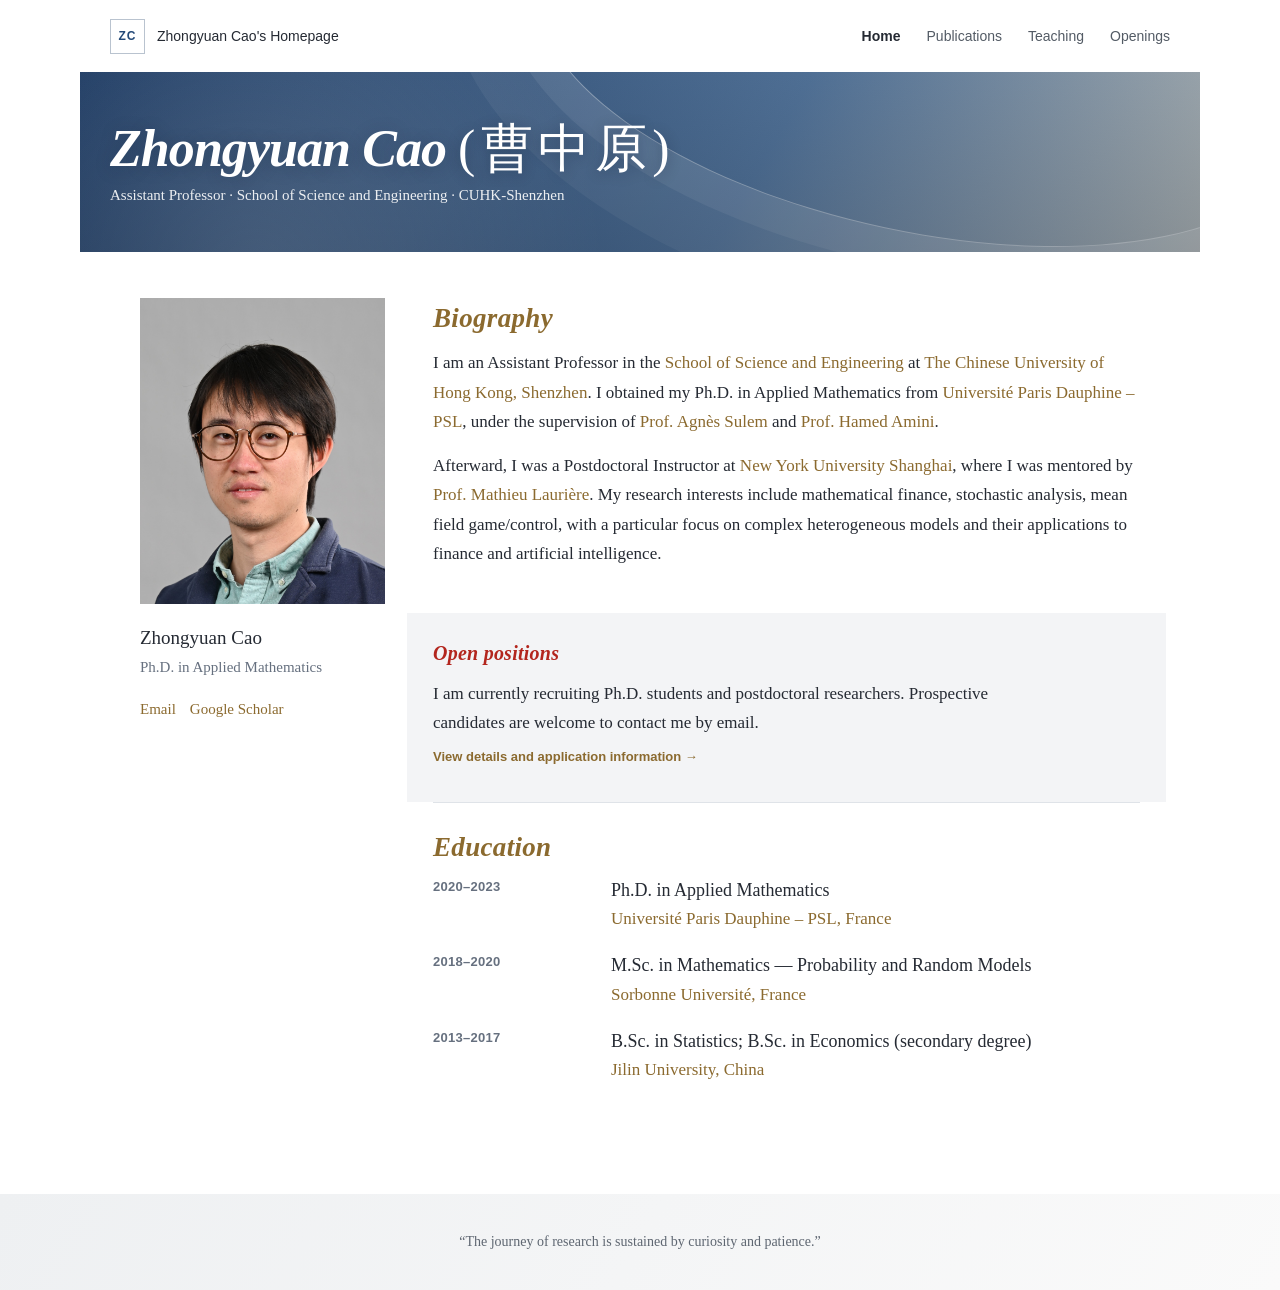
==== commit 5ab69398: "Compact homepage banner and reorder publications" ====
--- a/index.html
+++ b/index.html
@@ -1,2 +1,2 @@
-<!DOCTYPE html><html lang="en"><head><meta charSet="utf-8"/><meta name="viewport" content="width=device-width, initial-scale=1"/><link rel="preload" href="/profile-000.jpg" as="image"/><link rel="stylesheet" href="/_next/static/css/index.DFrM3zO7.css" data-rsc-css-href="/_next/static/css/index.DFrM3zO7.css" data-precedence="vite-rsc/importer-resources"/><link rel="modulepreload" fetchPriority="low" href="/_next/static/chunks/index-C7kK_pko.js"/><script src="/_next/static/chunks/rolldown-runtime-C60lm6uB.js" type="module" async=""></script><script src="/_next/static/chunks/framework-D_rUT4EX.js" type="module" async=""></script><link rel="modulepreload" href="/_next/static/chunks/layout-segment-context-h4dRp_ZY.js" crossorigin=""/><title>Zhongyuan Cao · Applied Mathematics</title><meta name="description" content="Academic homepage of Zhongyuan Cao, Assistant Professor at CUHK-Shenzhen."/><meta property="og:title" content="Zhongyuan Cao · Applied Mathematics"/><meta property="og:description" content="Mean field games, systemic risk, financial networks, and mathematical control."/><meta property="og:url" content="https://zhyuancao.github.io"/><meta property="og:site_name" content="Zhongyuan Cao&#x27;s Homepage"/><meta property="og:type" content="website"/><meta property="og:image" content="https://zhyuancao.github.io/og.png"/><meta property="og:image:width" content="1536"/><meta property="og:image:height" content="1024"/><meta property="og:image:alt" content="Zhongyuan Cao academic homepage"/><meta name="twitter:card" content="summary_large_image"/><meta name="twitter:title" content="Zhongyuan Cao · Applied Mathematics"/><meta name="twitter:description" content="Mean field games, systemic risk, financial networks, and mathematical control."/><meta name="twitter:image" content="https://zhyuancao.github.io/og.png"/><script>Object.assign(((self[Symbol.for("vinext.navigationRuntime")]??={bootstrap:{routeManifest:null},functions:{}}).bootstrap.rsc??={rsc:[]}),{params:{},nav:{"pathname":"/","searchParams":[]}})</script><link rel="modulepreload" href="/_next/static/chunks/index-C7kK_pko.js" />
-</head><body><main><header class="site-header"><a class="brand" href="/" aria-label="Zhongyuan Cao homepage"><span class="brand-mark">ZC</span><span>Zhongyuan Cao&#x27;s Homepage</span></a><nav aria-label="Primary navigation"><a href="/">Home</a><a href="/publications/">Publications</a><a href="/teaching/">Teaching</a><a href="/openings/">Openings</a></nav></header><section class="hero" id="home"><div class="hero-lines" aria-hidden="true"></div><div class="hero-inner"><h1>Zhongyuan Cao <span class="chinese-name">(曹中原)</span></h1><p>Assistant Professor · School of Science and Engineering · CUHK-Shenzhen</p></div></section><div class="page-shell"><aside class="profile-card" aria-label="Contact information"><img src="/profile-000.jpg" alt="Portrait of Zhongyuan Cao"/><h2>Zhongyuan Cao</h2><p>Ph.D. in Applied Mathematics</p><div class="profile-links"><a href="mailto:caozhongyuan@cuhk.edu.cn">Email</a><a href="https://scholar.google.com/citations?user=N2GdiJMAAAAJ&amp;hl=en" target="_blank" rel="noreferrer">Google Scholar</a></div></aside><div class="content-column"><section class="content-section intro"><h2>Biography</h2><p>I am an Assistant Professor in the<!-- --> <a href="https://sse.cuhk.edu.cn/en" target="_blank" rel="noreferrer">School of Science and Engineering</a> <!-- -->at<!-- --> <a href="https://www.cuhk.edu.cn/en" target="_blank" rel="noreferrer">The Chinese University of Hong Kong, Shenzhen</a>. I obtained my Ph.D. in Applied Mathematics from<!-- --> <a href="https://dauphine.psl.eu/en/" target="_blank" rel="noreferrer">Université Paris Dauphine – PSL</a>, under the supervision of<!-- --> <a href="https://www.rocq.inria.fr/mathfi/Sulem.html" target="_blank" rel="noreferrer">Prof. Agnès Sulem</a> <!-- -->and<!-- --> <a href="https://faculty.eng.ufl.edu/amini/" target="_blank" rel="noreferrer">Prof. Hamed Amini</a>.</p><p>Afterward, I was a Postdoctoral Instructor at<!-- --> <a href="https://shanghai.nyu.edu/" target="_blank" rel="noreferrer">New York University Shanghai</a>, where I was mentored by<!-- --> <a href="https://shanghai.nyu.edu/academics/faculty/directory/mathieu-lauriere" target="_blank" rel="noreferrer">Prof. Mathieu Laurière</a>.<!-- --> <!-- -->My research interests include mathematical finance, stochastic analysis, mean field game/control, with a particular focus on complex heterogeneous models and their applications to finance and artificial intelligence.</p></section><section class="content-section soft-section recruitment"><h2>Open positions</h2><p>I am currently recruiting Ph.D. students and postdoctoral researchers. Prospective candidates are welcome to contact me by email.</p><a class="opening-link" href="/openings/">View details and application information →</a></section><section class="content-section" id="education"><h2>Education</h2><div class="timeline"><article><time>2020–2023</time><div><h3>Ph.D. in Applied Mathematics</h3><p><a href="https://dauphine.psl.eu/en/" target="_blank" rel="noreferrer">Université Paris Dauphine – PSL, France</a></p></div></article><article><time>2018–2020</time><div><h3>M.Sc. in Mathematics — Probability and Random Models</h3><p><a href="https://www.sorbonne-universite.fr/en" target="_blank" rel="noreferrer">Sorbonne Université, France</a></p></div></article><article><time>2013–2017</time><div><h3>B.Sc. in Statistics; B.Sc. in Economics (secondary degree)</h3><p><a href="https://global.jlu.edu.cn/" target="_blank" rel="noreferrer">Jilin University, China</a></p></div></article></div></section></div></div><footer><p>“The journey of research is sustained by curiosity and patience.”</p></footer></main><script type="module" src="/_next/static/chunks/index-C7kK_pko.js" id="_R_" async=""></script><script>((self[Symbol.for("vinext.navigationRuntime")]??={bootstrap:{routeManifest:null},functions:{}}).bootstrap.rsc??={rsc:[]}).rsc.push("0:{\"page:/\":\"$L1\",\"layout:/\":\"$L2\",\"route:/\":\"$L3\",\"__route\":\"route:/\",\"__interceptionContext\":null,\"__layoutIds\":[\"layout:/\"],\"__rootLayout\":\"/\",\"__bfcacheSegmentIdentities\":{\"layout:/\":\"[\\\"layout\\\",\\\"layout:/\\\",\\\"root-boundary:/\\\",\\\"\\\"]\",\"page:/\":\"[\\\"page\\\",\\\"page:/\\\",\\\"root-boundary:/\\\",\\\"\\\"]\"},\"__srcPage\":[\"page\"],\"__layoutFlags\":{\"layout:/\":\"s\"},\"__artifactCompatibility\":{\"schemaVersion\":1,\"graphVersion\":\"app-route-graph:1177fd80f83fa7b0\",\"deploymentVersion\":\"0b989cc6-4855-431b-a507-b8a0e5543253\",\"appElementsSchemaVersion\":1,\"rscPayloadSchemaVersion\":1,\"rootBoundaryId\":\"/\",\"renderEpoch\":null}}\n")</script><script>((self[Symbol.for("vinext.navigationRuntime")]??={bootstrap:{routeManifest:null},functions:{}}).bootstrap.rsc??={rsc:[]}).rsc.push("4:I[\"106fba514549\",[],\"Children\",1]\n")</script><script>((self[Symbol.for("vinext.navigationRuntime")]??={bootstrap:{routeManifest:null},functions:{}}).bootstrap.rsc??={rsc:[]}).rsc.push("5:I[\"a7a01cbf69cb\",[],\"GlobalErrorBoundary\",1]\n")</script><script>((self[Symbol.for("vinext.navigationRuntime")]??={bootstrap:{routeManifest:null},functions:{}}).bootstrap.rsc??={rsc:[]}).rsc.push("6:I[\"4233bc79d7ec\",[],\"default\",1]\n")</script><script>((self[Symbol.for("vinext.navigationRuntime")]??={bootstrap:{routeManifest:null},functions:{}}).bootstrap.rsc??={rsc:[]}).rsc.push("7:I[\"a7a01cbf69cb\",[],\"ErrorBoundary\",1]\n")</script><script>((self[Symbol.for("vinext.navigationRuntime")]??={bootstrap:{routeManifest:null},functions:{}}).bootstrap.rsc??={rsc:[]}).rsc.push("8:I[\"f3c308c97452\",[],\"LayoutSegmentProvider\",1]\n")</script><script>((self[Symbol.for("vinext.navigationRuntime")]??={bootstrap:{routeManifest:null},functions:{}}).bootstrap.rsc??={rsc:[]}).rsc.push("9:I[\"106fba514549\",[],\"Slot\",1]\n")</script><script>((self[Symbol.for("vinext.navigationRuntime")]??={bootstrap:{routeManifest:null},functions:{}}).bootstrap.rsc??={rsc:[]}).rsc.push("a:I[\"a7a01cbf69cb\",[],\"NotFoundBoundary\",1]\n")</script><script>((self[Symbol.for("vinext.navigationRuntime")]??={bootstrap:{routeManifest:null},functions:{}}).bootstrap.rsc??={rsc:[]}).rsc.push("b:I[\"c96de50483e6\",[],\"AppRouterScrollTarget\",1]\n")</script><script>((self[Symbol.for("vinext.navigationRuntime")]??={bootstrap:{routeManifest:null},functions:{}}).bootstrap.rsc??={rsc:[]}).rsc.push("c:I[\"a7a01cbf69cb\",[],\"RedirectBoundary\",1]\n")</script><script>((self[Symbol.for("vinext.navigationRuntime")]??={bootstrap:{routeManifest:null},functions:{}}).bootstrap.rsc??={rsc:[]}).rsc.push(":HL[\"/_next/static/css/index.DFrM3zO7.css\",\"style\"     ]\n")</script><script>((self[Symbol.for("vinext.navigationRuntime")]??={bootstrap:{routeManifest:null},functions:{}}).bootstrap.rsc??={rsc:[]}).rsc.push("2:[[[\"$\",\"link\",\"css:/_next/static/css/index.DFrM3zO7.css\",{\"rel\":\"stylesheet\",\"precedence\":\"vite-rsc/importer-resources\",\"href\":\"/_next/static/css/index.DFrM3zO7.css\",\"data-rsc-css-href\":\"/_next/static/css/index.DFrM3zO7.css\"}],\"$undefined\"],[\"$\",\"html\",null,{\"lang\":\"en\",\"children\":[\"$\",\"body\",null,{\"children\":[\"$\",\"$L4\",null,{}]}]}]]\n")</script><script>((self[Symbol.for("vinext.navigationRuntime")]??={bootstrap:{routeManifest:null},functions:{}}).bootstrap.rsc??={rsc:[]}).rsc.push("3:[[[\"$\",\"meta\",null,{\"charSet\":\"utf-8\"}],[[\"$\",\"title\",\"0\",{\"children\":\"Zhongyuan Cao · Applied Mathematics\"}],[\"$\",\"meta\",\"1\",{\"name\":\"description\",\"content\":\"Academic homepage of Zhongyuan Cao, Assistant Professor at CUHK-Shenzhen.\"}],[\"$\",\"meta\",\"2\",{\"property\":\"og:title\",\"content\":\"Zhongyuan Cao · Applied Mathematics\"}],[\"$\",\"meta\",\"3\",{\"property\":\"og:description\",\"content\":\"Mean field games, systemic risk, financial networks, and mathematical control.\"}],[\"$\",\"meta\",\"4\",{\"property\":\"og:url\",\"content\":\"https://zhyuancao.github.io\"}],[\"$\",\"meta\",\"5\",{\"property\":\"og:site_name\",\"content\":\"Zhongyuan Cao's Homepage\"}],[\"$\",\"meta\",\"6\",{\"property\":\"og:type\",\"content\":\"website\"}],[\"$\",\"meta\",\"7\",{\"property\":\"og:image\",\"content\":\"https://zhyuancao.github.io/og.png\"}],[\"$\",\"meta\",\"8\",{\"property\":\"og:image:width\",\"content\":\"1536\"}],[\"$\",\"meta\",\"9\",{\"property\":\"og:image:height\",\"content\":\"1024\"}],[\"$\",\"meta\",\"10\",{\"property\":\"og:image:alt\",\"content\":\"Zhongyuan Cao academic homepage\"}],[\"$\",\"meta\",\"11\",{\"name\":\"twitter:card\",\"content\":\"summary_large_image\"}],[\"$\",\"meta\",\"12\",{\"name\":\"twitter:title\",\"content\":\"Zhongyuan Cao · Applied Mathematics\"}],[\"$\",\"meta\",\"13\",{\"name\":\"twitter:description\",\"content\":\"Mean field games, systemic risk, financial networks, and mathematical control.\"}],[\"$\",\"meta\",\"14\",{\"name\":\"twitter:image\",\"content\":\"https://zhyuancao.github.io/og.png\"}]],[[\"$\",\"meta\",\"0\",{\"name\":\"viewport\",\"content\":\"width=device-width, initial-scale=1\"}]]],[\"$\",\"$L5\",null,{\"fallback\":\"$6\",\"children\":[\"$\",\"$L7\",null,{\"fallback\":\"$6\",\"children\":[\"$\",\"$L8\",null,{\"providerId\":\"layout:/\",\"segmentMap\":{\"children\":[]},\"children\":[\"$\",\"$L9\",null,{\"id\":\"layout:/\",\"parallelSlots\":\"$undefined\",\"children\":[\"$\",\"$La\",null,{\"resetKey\":\"\",\"fallback\":[[\"$\",\"title\",null,{\"children\":\"404: This page could not be found.\"}],[\"$\",\"div\",null,{\"style\":{\"fontFamily\":\"system-ui,\\\"Segoe UI\\\",Roboto,Helvetica,Arial,sans-serif,\\\"Apple Color Emoji\\\",\\\"Segoe UI Emoji\\\"\",\"height\":\"100vh\",\"textAlign\":\"center\",\"display\":\"flex\",\"flexDirection\":\"column\",\"alignItems\":\"center\",\"justifyContent\":\"center\"},\"children\":[\"$\",\"div\",null,{\"children\":[[\"$\",\"style\",null,{\"dangerouslySetInnerHTML\":{\"__html\":\"body{color:#000;background:#fff;margin:0}.next-error-h1{border-right:1px solid rgba(0,0,0,.3)}@media (prefers-color-scheme:dark){body{color:#fff;background:#000}.next-error-h1{border-right:1px solid rgba(255,255,255,.3)}}\"}}],[\"$\",\"h1\",null,{\"className\":\"next-error-h1\",\"style\":{\"display\":\"inline-block\",\"margin\":\"0 20px 0 0\",\"padding\":\"0 23px 0 0\",\"fontSize\":24,\"fontWeight\":500,\"verticalAlign\":\"top\",\"lineHeight\":\"49px\"},\"children\":404}],[\"$\",\"div\",null,{\"style\":{\"display\":\"inline-block\"},\"children\":[\"$\",\"h2\",null,{\"style\":{\"fontSize\":14,\"fontWeight\":400,\"lineHeight\":\"49px\",\"margin\":0},\"children\":\"This page could not be found.\"}]}]]}]}]],\"children\":[\"$\",\"$Lb\",null,{\"children\":[\"$\",\"$Lc\",null,{\"children\":[[\"$\",\"$L8\",null,{\"providerId\":\"page:/\",\"segmentMap\":{\"children\":[\"__PAGE__\"]},\"children\":[\"$\",\"$L9\",null,{\"id\":\"page:/\"}]}],null]}]}]}]}]}]}]}],null,null]\n")</script><script>((self[Symbol.for("vinext.navigationRuntime")]??={bootstrap:{routeManifest:null},functions:{}}).bootstrap.rsc??={rsc:[]}).rsc.push(":HL[\"/profile-000.jpg\",\"image\"]\n")</script><script>((self[Symbol.for("vinext.navigationRuntime")]??={bootstrap:{routeManifest:null},functions:{}}).bootstrap.rsc??={rsc:[]}).rsc.push("1:[\"$\",\"main\",null,{\"children\":[[\"$\",\"header\",null,{\"className\":\"site-header\",\"children\":[[\"$\",\"a\",null,{\"className\":\"brand\",\"href\":\"/\",\"aria-label\":\"Zhongyuan Cao homepage\",\"children\":[[\"$\",\"span\",null,{\"className\":\"brand-mark\",\"children\":\"ZC\"}],[\"$\",\"span\",null,{\"children\":\"Zhongyuan Cao's Homepage\"}]]}],[\"$\",\"nav\",null,{\"aria-label\":\"Primary navigation\",\"children\":[[\"$\",\"a\",null,{\"href\":\"/\",\"children\":\"Home\"}],[\"$\",\"a\",null,{\"href\":\"/publications/\",\"children\":\"Publications\"}],[\"$\",\"a\",null,{\"href\":\"/teaching/\",\"children\":\"Teaching\"}],[\"$\",\"a\",null,{\"href\":\"/openings/\",\"children\":\"Openings\"}]]}]]}],[\"$\",\"section\",null,{\"className\":\"hero\",\"id\":\"home\",\"children\":[[\"$\",\"div\",null,{\"className\":\"hero-lines\",\"aria-hidden\":\"true\"}],[\"$\",\"div\",null,{\"className\":\"hero-inner\",\"children\":[[\"$\",\"h1\",null,{\"children\":[\"Zhongyuan Cao \",[\"$\",\"span\",null,{\"className\":\"chinese-name\",\"children\":\"(曹中原)\"}]]}],[\"$\",\"p\",null,{\"children\":\"Assistant Professor · School of Science and Engineering · CUHK-Shenzhen\"}]]}]]}],[\"$\",\"div\",null,{\"className\":\"page-shell\",\"children\":[[\"$\",\"aside\",null,{\"className\":\"profile-card\",\"aria-label\":\"Contact information\",\"children\":[[\"$\",\"img\",null,{\"src\":\"/profile-000.jpg\",\"alt\":\"Portrait of Zhongyuan Cao\"}],[\"$\",\"h2\",null,{\"children\":\"Zhongyuan Cao\"}],[\"$\",\"p\",null,{\"children\":\"Ph.D. in Applied Mathematics\"}],[\"$\",\"div\",null,{\"className\":\"profile-links\",\"children\":[[\"$\",\"a\",null,{\"href\":\"mailto:caozhongyuan@cuhk.edu.cn\",\"children\":\"Email\"}],[\"$\",\"a\",null,{\"href\":\"https://scholar.google.com/citations?user=N2GdiJMAAAAJ\u0026hl=en\",\"target\":\"_blank\",\"rel\":\"noreferrer\",\"children\":\"Google Scholar\"}]]}]]}],[\"$\",\"div\",null,{\"className\":\"content-column\",\"children\":[[\"$\",\"section\",null,{\"className\":\"content-section intro\",\"children\":[[\"$\",\"h2\",null,{\"children\":\"Biography\"}],[\"$\",\"p\",null,{\"children\":[\"I am an Assistant Professor in the\",\" \",[\"$\",\"a\",null,{\"href\":\"https://sse.cuhk.edu.cn/en\",\"target\":\"_blank\",\"rel\":\"noreferrer\",\"children\":\"School of Science and Engineering\"}],\" \",\"at\",\" \",[\"$\",\"a\",null,{\"href\":\"https://www.cuhk.edu.cn/en\",\"target\":\"_blank\",\"rel\":\"noreferrer\",\"children\":\"The Chinese University of Hong Kong, Shenzhen\"}],\". I obtained my Ph.D. in Applied Mathematics from\",\" \",[\"$\",\"a\",null,{\"href\":\"https://dauphine.psl.eu/en/\",\"target\":\"_blank\",\"rel\":\"noreferrer\",\"children\":\"Université Paris Dauphine – PSL\"}],\", under the supervision of\",\" \",[\"$\",\"a\",null,{\"href\":\"https://www.rocq.inria.fr/mathfi/Sulem.html\",\"target\":\"_blank\",\"rel\":\"noreferrer\",\"children\":\"Prof. Agnès Sulem\"}],\" \",\"and\",\" \",[\"$\",\"a\",null,{\"href\":\"https://faculty.eng.ufl.edu/amini/\",\"target\":\"_blank\",\"rel\":\"noreferrer\",\"children\":\"Prof. Hamed Amini\"}],\".\"]}],[\"$\",\"p\",null,{\"children\":[\"Afterward, I was a Postdoctoral Instructor at\",\" \",[\"$\",\"a\",null,{\"href\":\"https://shanghai.nyu.edu/\",\"target\":\"_blank\",\"rel\":\"noreferrer\",\"children\":\"New York University Shanghai\"}],\", where I was mentored by\",\" \",[\"$\",\"a\",null,{\"href\":\"https://shanghai.nyu.edu/academics/faculty/directory/mathieu-lauriere\",\"target\":\"_blank\",\"rel\":\"noreferrer\",\"children\":\"Prof. Mathieu Laurière\"}],\".\",\" \",\"My research interests include mathematical finance, stochastic analysis, mean field game/control, with a particular focus on complex heterogeneous models and their applications to finance and artificial intelligence.\"]}]]}],[\"$\",\"section\",null,{\"className\":\"content-section soft-section recruitment\",\"children\":[[\"$\",\"h2\",null,{\"children\":\"Open positions\"}],[\"$\",\"p\",null,{\"children\":\"I am currently recruiting Ph.D. students and postdoctoral researchers. Prospective candidates are welcome to contact me by email.\"}],[\"$\",\"a\",null,{\"className\":\"opening-link\",\"href\":\"/openings/\",\"children\":\"View details and application information →\"}]]}],[\"$\",\"section\",null,{\"className\":\"content-section\",\"id\":\"education\",\"children\":[[\"$\",\"h2\",null,{\"children\":\"Education\"}],[\"$\",\"div\",null,{\"className\":\"timeline\",\"children\":[[\"$\",\"article\",\"Ph.D. in Applied Mathematics\",{\"children\":[[\"$\",\"time\",null,{\"children\":\"2020–2023\"}],[\"$\",\"div\",null,{\"children\":[[\"$\",\"h3\",null,{\"children\":\"Ph.D. in Applied Mathematics\"}],[\"$\",\"p\",null,{\"children\":[\"$\",\"a\",null,{\"href\":\"https://dauphine.psl.eu/en/\",\"target\":\"_blank\",\"rel\":\"noreferrer\",\"children\":\"Université Paris Dauphine – PSL, France\"}]}]]}]]}],[\"$\",\"article\",\"M.Sc. in Mathematics — Probability and Random Models\",{\"children\":[[\"$\",\"time\",null,{\"children\":\"2018–2020\"}],\"$Ld\"]}],\"$Le\"]}]]}]]}]]}],\"$Lf\"]}]\n")</script><script>((self[Symbol.for("vinext.navigationRuntime")]??={bootstrap:{routeManifest:null},functions:{}}).bootstrap.rsc??={rsc:[]}).rsc.push("d:[\"$\",\"div\",null,{\"children\":[[\"$\",\"h3\",null,{\"children\":\"M.Sc. in Mathematics — Probability and Random Models\"}],[\"$\",\"p\",null,{\"children\":[\"$\",\"a\",null,{\"href\":\"https://www.sorbonne-universite.fr/en\",\"target\":\"_blank\",\"rel\":\"noreferrer\",\"children\":\"Sorbonne Université, France\"}]}]]}]\n")</script><script>((self[Symbol.for("vinext.navigationRuntime")]??={bootstrap:{routeManifest:null},functions:{}}).bootstrap.rsc??={rsc:[]}).rsc.push("e:[\"$\",\"article\",\"B.Sc. in Statistics; B.Sc. in Economics (secondary degree)\",{\"children\":[[\"$\",\"time\",null,{\"children\":\"2013–2017\"}],[\"$\",\"div\",null,{\"children\":[[\"$\",\"h3\",null,{\"children\":\"B.Sc. in Statistics; B.Sc. in Economics (secondary degree)\"}],[\"$\",\"p\",null,{\"children\":[\"$\",\"a\",null,{\"href\":\"https://global.jlu.edu.cn/\",\"target\":\"_blank\",\"rel\":\"noreferrer\",\"children\":\"Jilin University, China\"}]}]]}]]}]\n")</script><script>((self[Symbol.for("vinext.navigationRuntime")]??={bootstrap:{routeManifest:null},functions:{}}).bootstrap.rsc??={rsc:[]}).rsc.push("f:[\"$\",\"footer\",null,{\"children\":[\"$\",\"p\",null,{\"children\":\"“The journey of research is sustained by curiosity and patience.”\"}]}]\n")</script><script>Object.assign(((self[Symbol.for("vinext.navigationRuntime")]??={bootstrap:{routeManifest:null},functions:{}}).bootstrap.rsc??={rsc:[]}),{"initialCacheKind":"static"});((self[Symbol.for("vinext.navigationRuntime")]??={bootstrap:{routeManifest:null},functions:{}}).bootstrap.rsc??={rsc:[]}).done=true</script></body></html>+<!DOCTYPE html><html lang="en"><head><meta charSet="utf-8"/><meta name="viewport" content="width=device-width, initial-scale=1"/><link rel="preload" href="/profile-000.jpg" as="image"/><link rel="stylesheet" href="/_next/static/css/index.DTyMHKC0.css" data-rsc-css-href="/_next/static/css/index.DTyMHKC0.css" data-precedence="vite-rsc/importer-resources"/><link rel="modulepreload" fetchPriority="low" href="/_next/static/chunks/index-sgSUX4W9.js"/><script src="/_next/static/chunks/rolldown-runtime-C60lm6uB.js" type="module" async=""></script><script src="/_next/static/chunks/framework-D_rUT4EX.js" type="module" async=""></script><link rel="modulepreload" href="/_next/static/chunks/layout-segment-context-CWnDJYu-.js" crossorigin=""/><title>Zhongyuan Cao · Applied Mathematics</title><meta name="description" content="Academic homepage of Zhongyuan Cao, Assistant Professor at CUHK-Shenzhen."/><meta property="og:title" content="Zhongyuan Cao · Applied Mathematics"/><meta property="og:description" content="Mean field games, systemic risk, financial networks, and mathematical control."/><meta property="og:url" content="https://zhyuancao.github.io"/><meta property="og:site_name" content="Zhongyuan Cao&#x27;s Homepage"/><meta property="og:type" content="website"/><meta property="og:image" content="https://zhyuancao.github.io/og.png"/><meta property="og:image:width" content="1536"/><meta property="og:image:height" content="1024"/><meta property="og:image:alt" content="Zhongyuan Cao academic homepage"/><meta name="twitter:card" content="summary_large_image"/><meta name="twitter:title" content="Zhongyuan Cao · Applied Mathematics"/><meta name="twitter:description" content="Mean field games, systemic risk, financial networks, and mathematical control."/><meta name="twitter:image" content="https://zhyuancao.github.io/og.png"/><script>Object.assign(((self[Symbol.for("vinext.navigationRuntime")]??={bootstrap:{routeManifest:null},functions:{}}).bootstrap.rsc??={rsc:[]}),{params:{},nav:{"pathname":"/","searchParams":[]}})</script><link rel="modulepreload" href="/_next/static/chunks/index-sgSUX4W9.js" />
+</head><body><main><header class="site-header"><a class="brand" href="/" aria-label="Zhongyuan Cao homepage"><span class="brand-mark">ZC</span><span>Zhongyuan Cao&#x27;s Homepage</span></a><nav aria-label="Primary navigation"><a href="/">Home</a><a href="/publications/">Publications</a><a href="/teaching/">Teaching</a><a href="/openings/">Openings</a></nav></header><section class="hero" id="home"><div class="hero-lines" aria-hidden="true"></div><div class="hero-inner"><h1>Zhongyuan Cao <span class="chinese-name">(曹中原)</span></h1><p>Assistant Professor · School of Science and Engineering · CUHK-Shenzhen</p></div></section><div class="page-shell"><aside class="profile-card" aria-label="Contact information"><img src="/profile-000.jpg" alt="Portrait of Zhongyuan Cao"/><h2>Zhongyuan Cao</h2><p>Ph.D. in Applied Mathematics</p><div class="profile-links"><a href="mailto:caozhongyuan@cuhk.edu.cn">Email</a><a href="https://scholar.google.com/citations?user=N2GdiJMAAAAJ&amp;hl=en" target="_blank" rel="noreferrer">Google Scholar</a></div></aside><div class="content-column"><section class="content-section intro"><h2>Biography</h2><p>I am an Assistant Professor in the<!-- --> <a href="https://sse.cuhk.edu.cn/en" target="_blank" rel="noreferrer">School of Science and Engineering</a> <!-- -->at<!-- --> <a href="https://www.cuhk.edu.cn/en" target="_blank" rel="noreferrer">The Chinese University of Hong Kong, Shenzhen</a>. I obtained my Ph.D. in Applied Mathematics from<!-- --> <a href="https://dauphine.psl.eu/en/" target="_blank" rel="noreferrer">Université Paris Dauphine – PSL</a>, under the supervision of<!-- --> <a href="https://www.rocq.inria.fr/mathfi/Sulem.html" target="_blank" rel="noreferrer">Prof. Agnès Sulem</a> <!-- -->and<!-- --> <a href="https://faculty.eng.ufl.edu/amini/" target="_blank" rel="noreferrer">Prof. Hamed Amini</a>.</p><p>Afterward, I was a Postdoctoral Instructor at<!-- --> <a href="https://shanghai.nyu.edu/" target="_blank" rel="noreferrer">New York University Shanghai</a>, where I was mentored by<!-- --> <a href="https://shanghai.nyu.edu/academics/faculty/directory/mathieu-lauriere" target="_blank" rel="noreferrer">Prof. Mathieu Laurière</a>.<!-- --> <!-- -->My research interests include mathematical finance, stochastic analysis, mean field game/control, with a particular focus on complex heterogeneous models and their applications to finance and artificial intelligence.</p></section><section class="content-section soft-section recruitment"><h2>Open positions</h2><p>I am currently recruiting Ph.D. students and postdoctoral researchers. Prospective candidates are welcome to contact me by email.</p><a class="opening-link" href="/openings/">View details and application information →</a></section><section class="content-section" id="education"><h2>Education</h2><div class="timeline"><article><time>2020–2023</time><div><h3>Ph.D. in Applied Mathematics</h3><p><a href="https://dauphine.psl.eu/en/" target="_blank" rel="noreferrer">Université Paris Dauphine – PSL, France</a></p></div></article><article><time>2018–2020</time><div><h3>M.Sc. in Mathematics — Probability and Random Models</h3><p><a href="https://www.sorbonne-universite.fr/en" target="_blank" rel="noreferrer">Sorbonne Université, France</a></p></div></article><article><time>2013–2017</time><div><h3>B.Sc. in Statistics; B.Sc. in Economics (secondary degree)</h3><p><a href="https://global.jlu.edu.cn/" target="_blank" rel="noreferrer">Jilin University, China</a></p></div></article></div></section></div></div><footer><p>“The journey of research is sustained by curiosity and patience.”</p></footer></main><script type="module" src="/_next/static/chunks/index-sgSUX4W9.js" id="_R_" async=""></script><script>((self[Symbol.for("vinext.navigationRuntime")]??={bootstrap:{routeManifest:null},functions:{}}).bootstrap.rsc??={rsc:[]}).rsc.push("0:{\"page:/\":\"$L1\",\"layout:/\":\"$L2\",\"route:/\":\"$L3\",\"__route\":\"route:/\",\"__interceptionContext\":null,\"__layoutIds\":[\"layout:/\"],\"__rootLayout\":\"/\",\"__bfcacheSegmentIdentities\":{\"layout:/\":\"[\\\"layout\\\",\\\"layout:/\\\",\\\"root-boundary:/\\\",\\\"\\\"]\",\"page:/\":\"[\\\"page\\\",\\\"page:/\\\",\\\"root-boundary:/\\\",\\\"\\\"]\"},\"__srcPage\":[\"page\"],\"__layoutFlags\":{\"layout:/\":\"s\"},\"__artifactCompatibility\":{\"schemaVersion\":1,\"graphVersion\":\"app-route-graph:1177fd80f83fa7b0\",\"deploymentVersion\":\"faf8a9d5-fa53-48ce-ae18-f11a6bb6aa54\",\"appElementsSchemaVersion\":1,\"rscPayloadSchemaVersion\":1,\"rootBoundaryId\":\"/\",\"renderEpoch\":null}}\n")</script><script>((self[Symbol.for("vinext.navigationRuntime")]??={bootstrap:{routeManifest:null},functions:{}}).bootstrap.rsc??={rsc:[]}).rsc.push("4:I[\"106fba514549\",[],\"Children\",1]\n")</script><script>((self[Symbol.for("vinext.navigationRuntime")]??={bootstrap:{routeManifest:null},functions:{}}).bootstrap.rsc??={rsc:[]}).rsc.push("5:I[\"a7a01cbf69cb\",[],\"GlobalErrorBoundary\",1]\n")</script><script>((self[Symbol.for("vinext.navigationRuntime")]??={bootstrap:{routeManifest:null},functions:{}}).bootstrap.rsc??={rsc:[]}).rsc.push("6:I[\"4233bc79d7ec\",[],\"default\",1]\n")</script><script>((self[Symbol.for("vinext.navigationRuntime")]??={bootstrap:{routeManifest:null},functions:{}}).bootstrap.rsc??={rsc:[]}).rsc.push("7:I[\"a7a01cbf69cb\",[],\"ErrorBoundary\",1]\n")</script><script>((self[Symbol.for("vinext.navigationRuntime")]??={bootstrap:{routeManifest:null},functions:{}}).bootstrap.rsc??={rsc:[]}).rsc.push("8:I[\"f3c308c97452\",[],\"LayoutSegmentProvider\",1]\n")</script><script>((self[Symbol.for("vinext.navigationRuntime")]??={bootstrap:{routeManifest:null},functions:{}}).bootstrap.rsc??={rsc:[]}).rsc.push("9:I[\"106fba514549\",[],\"Slot\",1]\n")</script><script>((self[Symbol.for("vinext.navigationRuntime")]??={bootstrap:{routeManifest:null},functions:{}}).bootstrap.rsc??={rsc:[]}).rsc.push("a:I[\"a7a01cbf69cb\",[],\"NotFoundBoundary\",1]\n")</script><script>((self[Symbol.for("vinext.navigationRuntime")]??={bootstrap:{routeManifest:null},functions:{}}).bootstrap.rsc??={rsc:[]}).rsc.push("b:I[\"c96de50483e6\",[],\"AppRouterScrollTarget\",1]\n")</script><script>((self[Symbol.for("vinext.navigationRuntime")]??={bootstrap:{routeManifest:null},functions:{}}).bootstrap.rsc??={rsc:[]}).rsc.push("c:I[\"a7a01cbf69cb\",[],\"RedirectBoundary\",1]\n")</script><script>((self[Symbol.for("vinext.navigationRuntime")]??={bootstrap:{routeManifest:null},functions:{}}).bootstrap.rsc??={rsc:[]}).rsc.push(":HL[\"/_next/static/css/index.DTyMHKC0.css\",\"style\"     ]\n")</script><script>((self[Symbol.for("vinext.navigationRuntime")]??={bootstrap:{routeManifest:null},functions:{}}).bootstrap.rsc??={rsc:[]}).rsc.push("2:[[[\"$\",\"link\",\"css:/_next/static/css/index.DTyMHKC0.css\",{\"rel\":\"stylesheet\",\"precedence\":\"vite-rsc/importer-resources\",\"href\":\"/_next/static/css/index.DTyMHKC0.css\",\"data-rsc-css-href\":\"/_next/static/css/index.DTyMHKC0.css\"}],\"$undefined\"],[\"$\",\"html\",null,{\"lang\":\"en\",\"children\":[\"$\",\"body\",null,{\"children\":[\"$\",\"$L4\",null,{}]}]}]]\n")</script><script>((self[Symbol.for("vinext.navigationRuntime")]??={bootstrap:{routeManifest:null},functions:{}}).bootstrap.rsc??={rsc:[]}).rsc.push("3:[[[\"$\",\"meta\",null,{\"charSet\":\"utf-8\"}],[[\"$\",\"title\",\"0\",{\"children\":\"Zhongyuan Cao · Applied Mathematics\"}],[\"$\",\"meta\",\"1\",{\"name\":\"description\",\"content\":\"Academic homepage of Zhongyuan Cao, Assistant Professor at CUHK-Shenzhen.\"}],[\"$\",\"meta\",\"2\",{\"property\":\"og:title\",\"content\":\"Zhongyuan Cao · Applied Mathematics\"}],[\"$\",\"meta\",\"3\",{\"property\":\"og:description\",\"content\":\"Mean field games, systemic risk, financial networks, and mathematical control.\"}],[\"$\",\"meta\",\"4\",{\"property\":\"og:url\",\"content\":\"https://zhyuancao.github.io\"}],[\"$\",\"meta\",\"5\",{\"property\":\"og:site_name\",\"content\":\"Zhongyuan Cao's Homepage\"}],[\"$\",\"meta\",\"6\",{\"property\":\"og:type\",\"content\":\"website\"}],[\"$\",\"meta\",\"7\",{\"property\":\"og:image\",\"content\":\"https://zhyuancao.github.io/og.png\"}],[\"$\",\"meta\",\"8\",{\"property\":\"og:image:width\",\"content\":\"1536\"}],[\"$\",\"meta\",\"9\",{\"property\":\"og:image:height\",\"content\":\"1024\"}],[\"$\",\"meta\",\"10\",{\"property\":\"og:image:alt\",\"content\":\"Zhongyuan Cao academic homepage\"}],[\"$\",\"meta\",\"11\",{\"name\":\"twitter:card\",\"content\":\"summary_large_image\"}],[\"$\",\"meta\",\"12\",{\"name\":\"twitter:title\",\"content\":\"Zhongyuan Cao · Applied Mathematics\"}],[\"$\",\"meta\",\"13\",{\"name\":\"twitter:description\",\"content\":\"Mean field games, systemic risk, financial networks, and mathematical control.\"}],[\"$\",\"meta\",\"14\",{\"name\":\"twitter:image\",\"content\":\"https://zhyuancao.github.io/og.png\"}]],[[\"$\",\"meta\",\"0\",{\"name\":\"viewport\",\"content\":\"width=device-width, initial-scale=1\"}]]],[\"$\",\"$L5\",null,{\"fallback\":\"$6\",\"children\":[\"$\",\"$L7\",null,{\"fallback\":\"$6\",\"children\":[\"$\",\"$L8\",null,{\"providerId\":\"layout:/\",\"segmentMap\":{\"children\":[]},\"children\":[\"$\",\"$L9\",null,{\"id\":\"layout:/\",\"parallelSlots\":\"$undefined\",\"children\":[\"$\",\"$La\",null,{\"resetKey\":\"\",\"fallback\":[[\"$\",\"title\",null,{\"children\":\"404: This page could not be found.\"}],[\"$\",\"div\",null,{\"style\":{\"fontFamily\":\"system-ui,\\\"Segoe UI\\\",Roboto,Helvetica,Arial,sans-serif,\\\"Apple Color Emoji\\\",\\\"Segoe UI Emoji\\\"\",\"height\":\"100vh\",\"textAlign\":\"center\",\"display\":\"flex\",\"flexDirection\":\"column\",\"alignItems\":\"center\",\"justifyContent\":\"center\"},\"children\":[\"$\",\"div\",null,{\"children\":[[\"$\",\"style\",null,{\"dangerouslySetInnerHTML\":{\"__html\":\"body{color:#000;background:#fff;margin:0}.next-error-h1{border-right:1px solid rgba(0,0,0,.3)}@media (prefers-color-scheme:dark){body{color:#fff;background:#000}.next-error-h1{border-right:1px solid rgba(255,255,255,.3)}}\"}}],[\"$\",\"h1\",null,{\"className\":\"next-error-h1\",\"style\":{\"display\":\"inline-block\",\"margin\":\"0 20px 0 0\",\"padding\":\"0 23px 0 0\",\"fontSize\":24,\"fontWeight\":500,\"verticalAlign\":\"top\",\"lineHeight\":\"49px\"},\"children\":404}],[\"$\",\"div\",null,{\"style\":{\"display\":\"inline-block\"},\"children\":[\"$\",\"h2\",null,{\"style\":{\"fontSize\":14,\"fontWeight\":400,\"lineHeight\":\"49px\",\"margin\":0},\"children\":\"This page could not be found.\"}]}]]}]}]],\"children\":[\"$\",\"$Lb\",null,{\"children\":[\"$\",\"$Lc\",null,{\"children\":[[\"$\",\"$L8\",null,{\"providerId\":\"page:/\",\"segmentMap\":{\"children\":[\"__PAGE__\"]},\"children\":[\"$\",\"$L9\",null,{\"id\":\"page:/\"}]}],null]}]}]}]}]}]}]}],null,null]\n")</script><script>((self[Symbol.for("vinext.navigationRuntime")]??={bootstrap:{routeManifest:null},functions:{}}).bootstrap.rsc??={rsc:[]}).rsc.push(":HL[\"/profile-000.jpg\",\"image\"]\n")</script><script>((self[Symbol.for("vinext.navigationRuntime")]??={bootstrap:{routeManifest:null},functions:{}}).bootstrap.rsc??={rsc:[]}).rsc.push("1:[\"$\",\"main\",null,{\"children\":[[\"$\",\"header\",null,{\"className\":\"site-header\",\"children\":[[\"$\",\"a\",null,{\"className\":\"brand\",\"href\":\"/\",\"aria-label\":\"Zhongyuan Cao homepage\",\"children\":[[\"$\",\"span\",null,{\"className\":\"brand-mark\",\"children\":\"ZC\"}],[\"$\",\"span\",null,{\"children\":\"Zhongyuan Cao's Homepage\"}]]}],[\"$\",\"nav\",null,{\"aria-label\":\"Primary navigation\",\"children\":[[\"$\",\"a\",null,{\"href\":\"/\",\"children\":\"Home\"}],[\"$\",\"a\",null,{\"href\":\"/publications/\",\"children\":\"Publications\"}],[\"$\",\"a\",null,{\"href\":\"/teaching/\",\"children\":\"Teaching\"}],[\"$\",\"a\",null,{\"href\":\"/openings/\",\"children\":\"Openings\"}]]}]]}],[\"$\",\"section\",null,{\"className\":\"hero\",\"id\":\"home\",\"children\":[[\"$\",\"div\",null,{\"className\":\"hero-lines\",\"aria-hidden\":\"true\"}],[\"$\",\"div\",null,{\"className\":\"hero-inner\",\"children\":[[\"$\",\"h1\",null,{\"children\":[\"Zhongyuan Cao \",[\"$\",\"span\",null,{\"className\":\"chinese-name\",\"children\":\"(曹中原)\"}]]}],[\"$\",\"p\",null,{\"children\":\"Assistant Professor · School of Science and Engineering · CUHK-Shenzhen\"}]]}]]}],[\"$\",\"div\",null,{\"className\":\"page-shell\",\"children\":[[\"$\",\"aside\",null,{\"className\":\"profile-card\",\"aria-label\":\"Contact information\",\"children\":[[\"$\",\"img\",null,{\"src\":\"/profile-000.jpg\",\"alt\":\"Portrait of Zhongyuan Cao\"}],[\"$\",\"h2\",null,{\"children\":\"Zhongyuan Cao\"}],[\"$\",\"p\",null,{\"children\":\"Ph.D. in Applied Mathematics\"}],[\"$\",\"div\",null,{\"className\":\"profile-links\",\"children\":[[\"$\",\"a\",null,{\"href\":\"mailto:caozhongyuan@cuhk.edu.cn\",\"children\":\"Email\"}],[\"$\",\"a\",null,{\"href\":\"https://scholar.google.com/citations?user=N2GdiJMAAAAJ\u0026hl=en\",\"target\":\"_blank\",\"rel\":\"noreferrer\",\"children\":\"Google Scholar\"}]]}]]}],[\"$\",\"div\",null,{\"className\":\"content-column\",\"children\":[[\"$\",\"section\",null,{\"className\":\"content-section intro\",\"children\":[[\"$\",\"h2\",null,{\"children\":\"Biography\"}],[\"$\",\"p\",null,{\"children\":[\"I am an Assistant Professor in the\",\" \",[\"$\",\"a\",null,{\"href\":\"https://sse.cuhk.edu.cn/en\",\"target\":\"_blank\",\"rel\":\"noreferrer\",\"children\":\"School of Science and Engineering\"}],\" \",\"at\",\" \",[\"$\",\"a\",null,{\"href\":\"https://www.cuhk.edu.cn/en\",\"target\":\"_blank\",\"rel\":\"noreferrer\",\"children\":\"The Chinese University of Hong Kong, Shenzhen\"}],\". I obtained my Ph.D. in Applied Mathematics from\",\" \",[\"$\",\"a\",null,{\"href\":\"https://dauphine.psl.eu/en/\",\"target\":\"_blank\",\"rel\":\"noreferrer\",\"children\":\"Université Paris Dauphine – PSL\"}],\", under the supervision of\",\" \",[\"$\",\"a\",null,{\"href\":\"https://www.rocq.inria.fr/mathfi/Sulem.html\",\"target\":\"_blank\",\"rel\":\"noreferrer\",\"children\":\"Prof. Agnès Sulem\"}],\" \",\"and\",\" \",[\"$\",\"a\",null,{\"href\":\"https://faculty.eng.ufl.edu/amini/\",\"target\":\"_blank\",\"rel\":\"noreferrer\",\"children\":\"Prof. Hamed Amini\"}],\".\"]}],[\"$\",\"p\",null,{\"children\":[\"Afterward, I was a Postdoctoral Instructor at\",\" \",[\"$\",\"a\",null,{\"href\":\"https://shanghai.nyu.edu/\",\"target\":\"_blank\",\"rel\":\"noreferrer\",\"children\":\"New York University Shanghai\"}],\", where I was mentored by\",\" \",[\"$\",\"a\",null,{\"href\":\"https://shanghai.nyu.edu/academics/faculty/directory/mathieu-lauriere\",\"target\":\"_blank\",\"rel\":\"noreferrer\",\"children\":\"Prof. Mathieu Laurière\"}],\".\",\" \",\"My research interests include mathematical finance, stochastic analysis, mean field game/control, with a particular focus on complex heterogeneous models and their applications to finance and artificial intelligence.\"]}]]}],[\"$\",\"section\",null,{\"className\":\"content-section soft-section recruitment\",\"children\":[[\"$\",\"h2\",null,{\"children\":\"Open positions\"}],[\"$\",\"p\",null,{\"children\":\"I am currently recruiting Ph.D. students and postdoctoral researchers. Prospective candidates are welcome to contact me by email.\"}],[\"$\",\"a\",null,{\"className\":\"opening-link\",\"href\":\"/openings/\",\"children\":\"View details and application information →\"}]]}],[\"$\",\"section\",null,{\"className\":\"content-section\",\"id\":\"education\",\"children\":[[\"$\",\"h2\",null,{\"children\":\"Education\"}],[\"$\",\"div\",null,{\"className\":\"timeline\",\"children\":[[\"$\",\"article\",\"Ph.D. in Applied Mathematics\",{\"children\":[[\"$\",\"time\",null,{\"children\":\"2020–2023\"}],[\"$\",\"div\",null,{\"children\":[[\"$\",\"h3\",null,{\"children\":\"Ph.D. in Applied Mathematics\"}],[\"$\",\"p\",null,{\"children\":[\"$\",\"a\",null,{\"href\":\"https://dauphine.psl.eu/en/\",\"target\":\"_blank\",\"rel\":\"noreferrer\",\"children\":\"Université Paris Dauphine – PSL, France\"}]}]]}]]}],[\"$\",\"article\",\"M.Sc. in Mathematics — Probability and Random Models\",{\"children\":[[\"$\",\"time\",null,{\"children\":\"2018–2020\"}],\"$Ld\"]}],\"$Le\"]}]]}]]}]]}],\"$Lf\"]}]\n")</script><script>((self[Symbol.for("vinext.navigationRuntime")]??={bootstrap:{routeManifest:null},functions:{}}).bootstrap.rsc??={rsc:[]}).rsc.push("d:[\"$\",\"div\",null,{\"children\":[[\"$\",\"h3\",null,{\"children\":\"M.Sc. in Mathematics — Probability and Random Models\"}],[\"$\",\"p\",null,{\"children\":[\"$\",\"a\",null,{\"href\":\"https://www.sorbonne-universite.fr/en\",\"target\":\"_blank\",\"rel\":\"noreferrer\",\"children\":\"Sorbonne Université, France\"}]}]]}]\n")</script><script>((self[Symbol.for("vinext.navigationRuntime")]??={bootstrap:{routeManifest:null},functions:{}}).bootstrap.rsc??={rsc:[]}).rsc.push("e:[\"$\",\"article\",\"B.Sc. in Statistics; B.Sc. in Economics (secondary degree)\",{\"children\":[[\"$\",\"time\",null,{\"children\":\"2013–2017\"}],[\"$\",\"div\",null,{\"children\":[[\"$\",\"h3\",null,{\"children\":\"B.Sc. in Statistics; B.Sc. in Economics (secondary degree)\"}],[\"$\",\"p\",null,{\"children\":[\"$\",\"a\",null,{\"href\":\"https://global.jlu.edu.cn/\",\"target\":\"_blank\",\"rel\":\"noreferrer\",\"children\":\"Jilin University, China\"}]}]]}]]}]\n")</script><script>((self[Symbol.for("vinext.navigationRuntime")]??={bootstrap:{routeManifest:null},functions:{}}).bootstrap.rsc??={rsc:[]}).rsc.push("f:[\"$\",\"footer\",null,{\"children\":[\"$\",\"p\",null,{\"children\":\"“The journey of research is sustained by curiosity and patience.”\"}]}]\n")</script><script>Object.assign(((self[Symbol.for("vinext.navigationRuntime")]??={bootstrap:{routeManifest:null},functions:{}}).bootstrap.rsc??={rsc:[]}),{"initialCacheKind":"static"});((self[Symbol.for("vinext.navigationRuntime")]??={bootstrap:{routeManifest:null},functions:{}}).bootstrap.rsc??={rsc:[]}).done=true</script></body></html>
